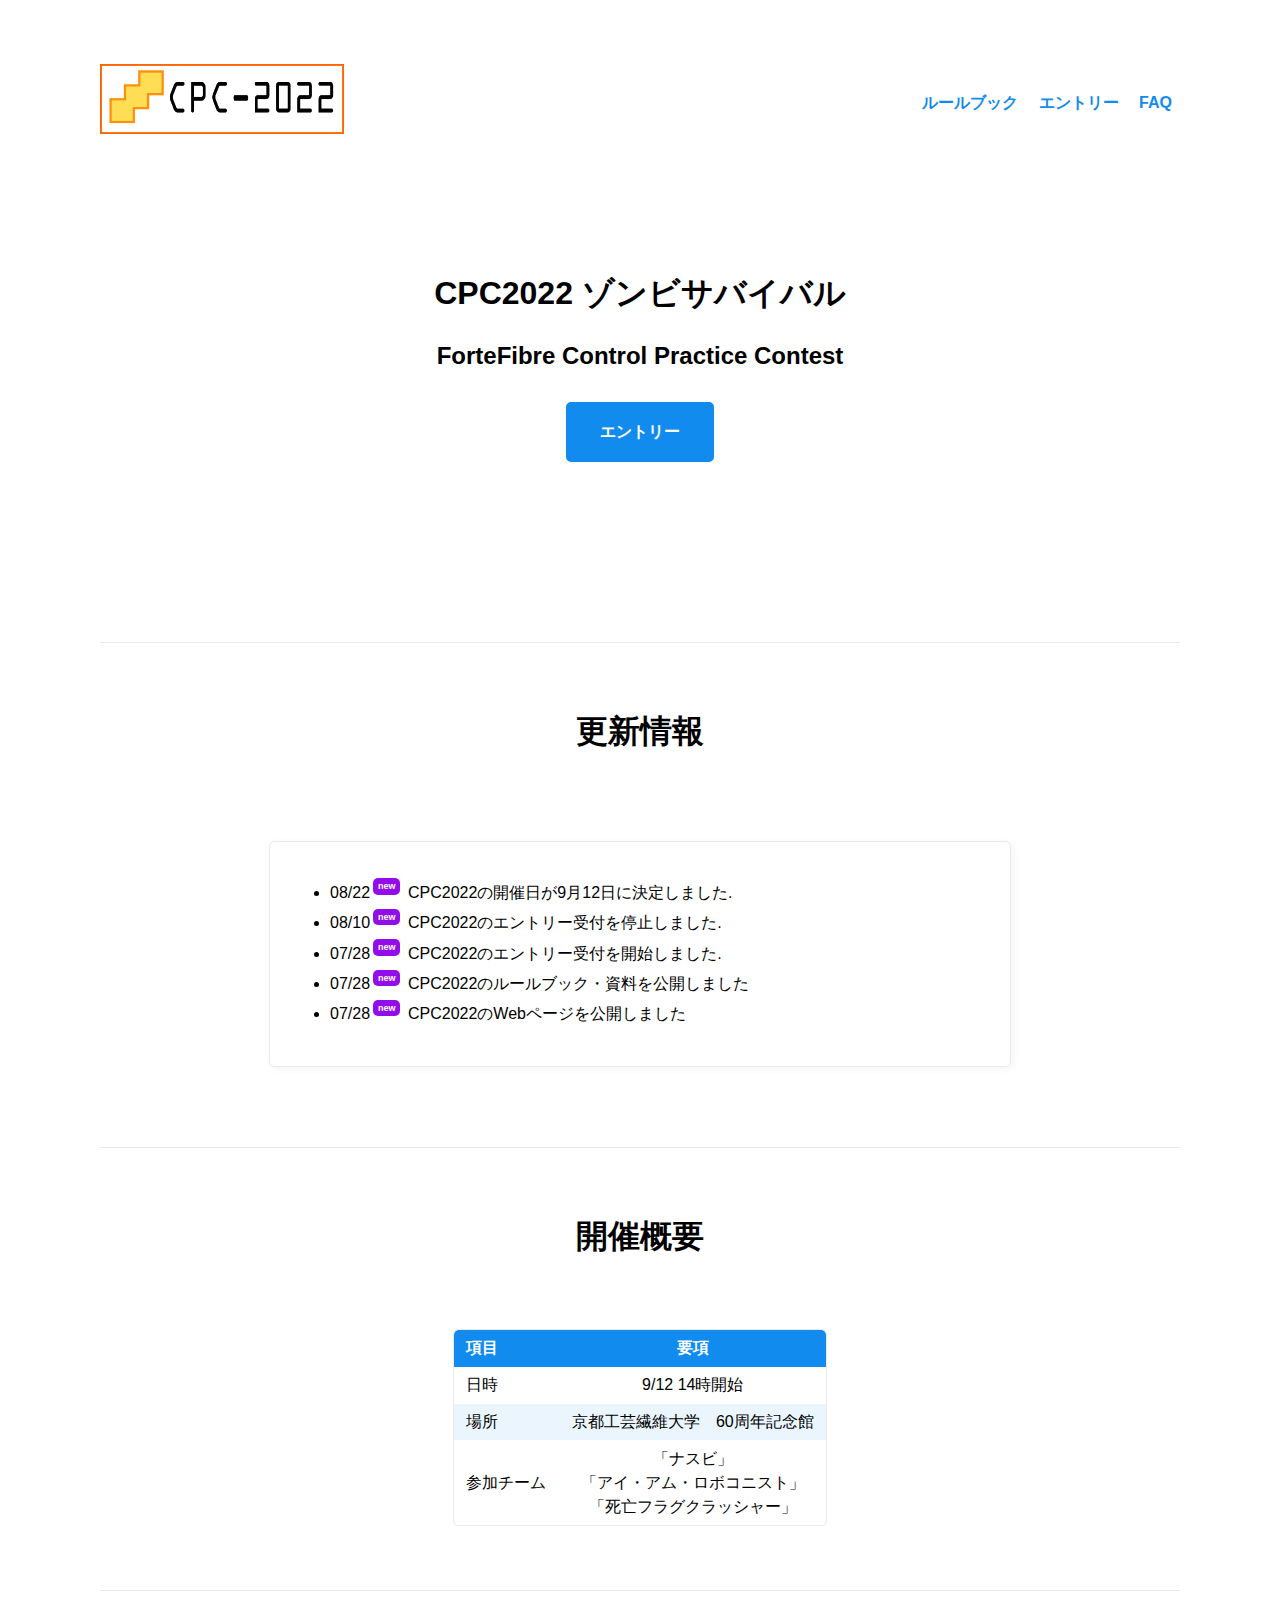
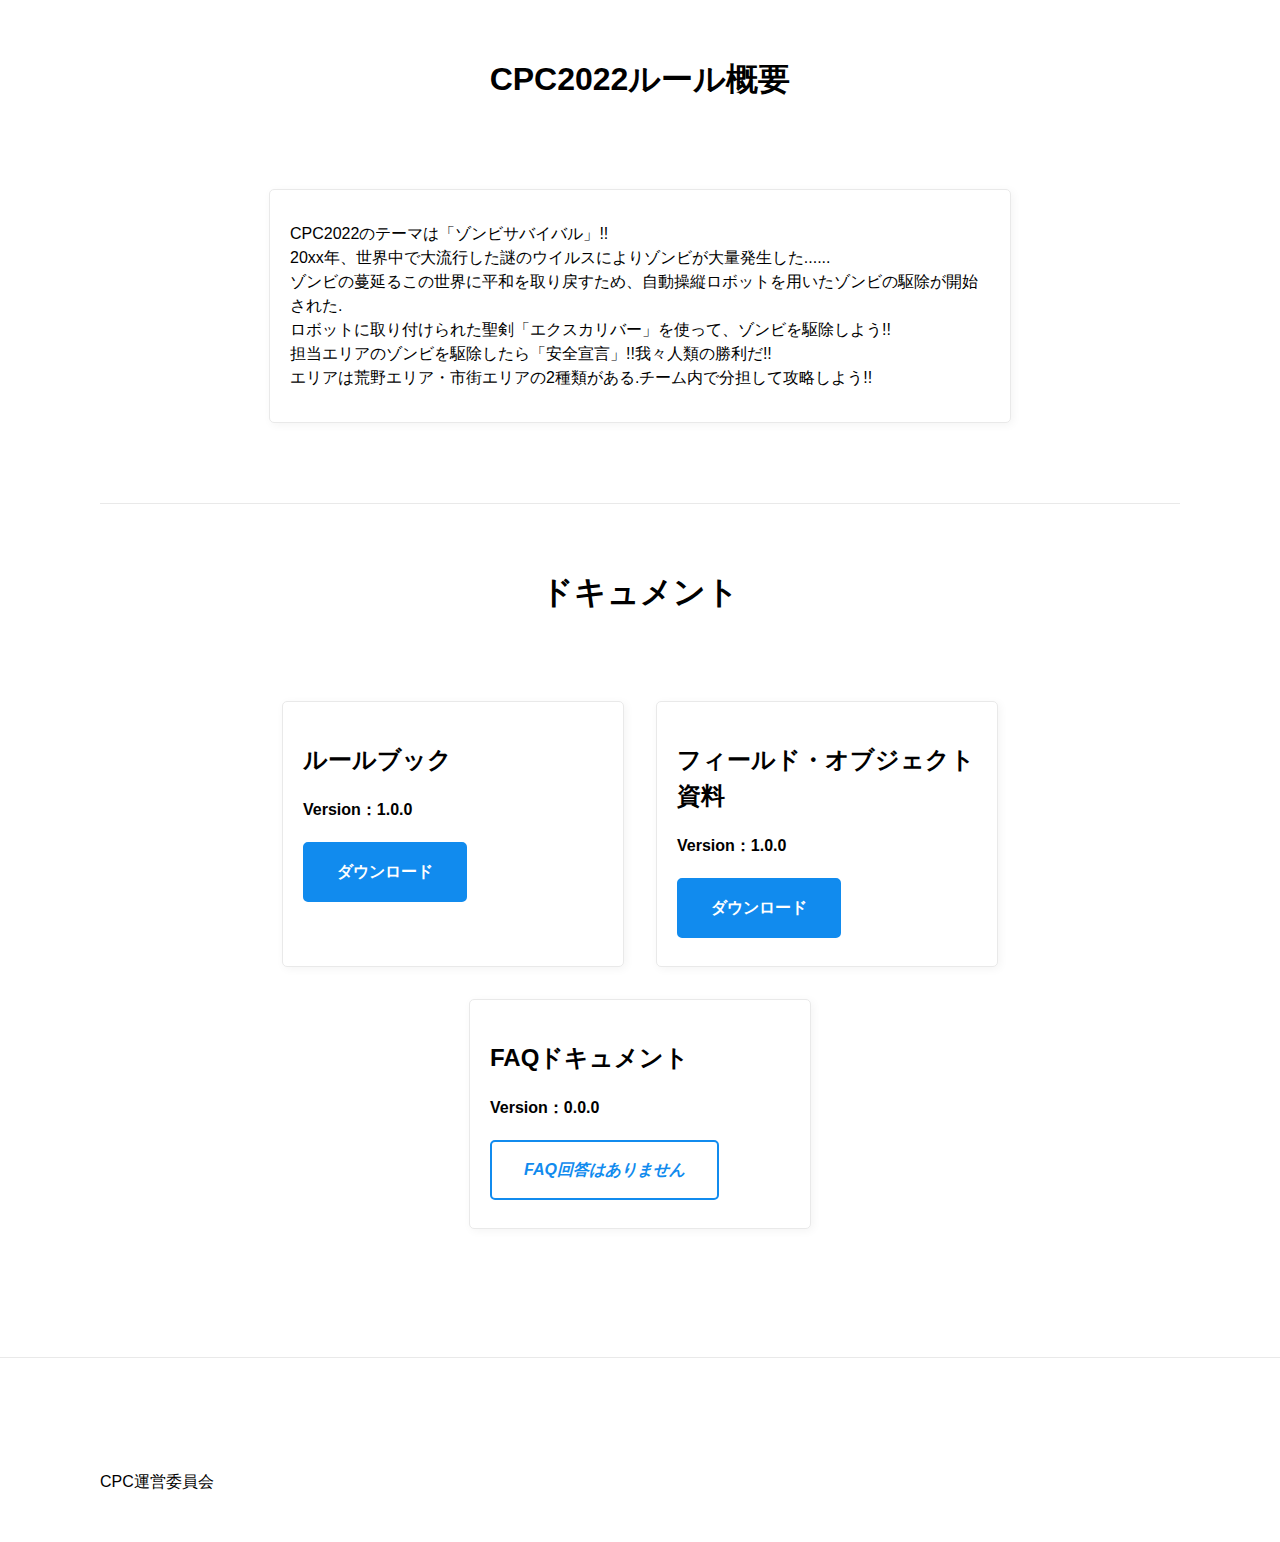
==== index.html @ dd76bbe4 "add: 大会情報の更新" ====
<!DOCTYPE html>
<html>

<head>
    <title>ゾンビサバイバル | CPC2022</title>
    <meta charset="utf-8">
    <link rel="stylesheet" href="./mvp.css">
    <!-- Google tag (gtag.js) -->
    <script async src="https://www.googletagmanager.com/gtag/js?id=G-6M3CSL4E71"></script>
    <script>
        window.dataLayer = window.dataLayer || [];
        function gtag() { dataLayer.push(arguments); }
        gtag('js', new Date());

        gtag('config', 'G-6M3CSL4E71');
    </script>
</head>

<body>

    <header>
        <nav>
            <a href="./index.html"><img alt="Logo" src="./logo.png" height="70"></a>
            <ul>
                <li><a href="./index.html">ルールブック</a></li>
                <li><a href="./entry.html">エントリー</a></li>
                <li><a href="./faq.html">FAQ</a></li>
            </ul>
        </nav>
        <h1>CPC2022 ゾンビサバイバル</h1>
        <h2>ForteFibre Control Practice Contest</h2>
        <p><a href="./entry.html"><b>エントリー</b></a></p>
    </header>
    <main>
        <hr>
        <header>
            <h1>更新情報</h1>
        </header>
        <section>
            <aside>
                <ul>
                    <li><span>08/22<sup>new</sup></sup></span> CPC2022の開催日が9月12日に決定しました.</li>
                    <li><span>08/10<sup>new</sup></sup></span> CPC2022のエントリー受付を停止しました.</li>
                    <li><span>07/28<sup>new</sup></sup></span> CPC2022のエントリー受付を開始しました.</li>
                    <li><span>07/28<sup>new</sup></span> CPC2022のルールブック・資料を公開しました</li>
                    <li><span>07/28<sup>new</sup></span> CPC2022のWebページを公開しました</li>
                </ul>
        </section>
        </aside>
        </section>
        <hr>

        <header>
            <h1>開催概要</h1>
        </header>
        <section>
            <table>
                <thead>
                    <tr>
                        <th>項目</th>
                        <th>要項</th>
                    </tr>
                </thead>
                <tr>
                    <td>日時</td>
                    <td>9/12 14時開始</td>
                </tr>
                <tr>
                    <td>場所</td>
                    <td>京都工芸繊維大学　60周年記念館</td>
                </tr>
                <tr>
                    <td>参加チーム</td>
                    <td>「ナスビ」<br>「アイ・アム・ロボコニスト」<br>「死亡フラグクラッシャー」</td>
                </tr>
            </table>
        </section>
        <hr>
        <header>
            <h1>CPC2022ルール概要</h1>
        </header>
        <section>
            <aside>
                <p>
                    CPC2022のテーマは「ゾンビサバイバル」!!<br>
                    20xx年、世界中で大流行した謎のウイルスによりゾンビが大量発生した......<br>
                    ゾンビの蔓延るこの世界に平和を取り戻すため、自動操縦ロボットを用いたゾンビの駆除が開始された.<br>
                    ロボットに取り付けられた聖剣「エクスカリバー」を使って、ゾンビを駆除しよう!!<br>
                    担当エリアのゾンビを駆除したら「安全宣言」!!我々人類の勝利だ!!<br>
                    エリアは荒野エリア・市街エリアの2種類がある.チーム内で分担して攻略しよう!!
                </p>
            </aside>
        </section>
        <hr>
        <header>
            <h1>ドキュメント</h1>
        </header>
        <section>
            <aside class="aside">
                <h2>ルールブック</h2>
                <p><b>Version：1.0.0</b></p>
                <a href="./rule_1_0_0.pdf"><b>ダウンロード</b></a>
            </aside>
            <aside class="aside">
                <h2>フィールド・オブジェクト資料</h2>
                <p><b>Version：1.0.0</b></p>
                <a href="./object_1_0_0.pdf"><b>ダウンロード</b></a>
            </aside>
            <aside class="aside">
                <h2>FAQドキュメント</h2>
                <p><b>Version：0.0.0</b></p>
                <a href=""><i>FAQ回答はありません</i></a>
            </aside>
        </section>


    </main>
    <hr>
    <footer>
        CPC運営委員会
    </footer>
</body>

</html>
---- mvp.css ----
/* MVP.css v1.8 - https://github.com/andybrewer/mvp */

:root {
    --active-brightness: 0.85;
    --border-radius: 5px;
    --box-shadow: 2px 2px 10px;
    --color: #118bee;
    --color-accent: #118bee15;
    --color-bg: #fff;
    --color-bg-secondary: #e9e9e9;
    --color-link: #118bee;
    --color-secondary: #920de9;
    --color-secondary-accent: #920de90b;
    --color-shadow: #f4f4f4;
    --color-table: #118bee;
    --color-text: #000;
    --color-text-secondary: #999;
    --font-family: -apple-system, BlinkMacSystemFont, "Segoe UI", Roboto, Oxygen-Sans, Ubuntu, Cantarell, "Helvetica Neue", sans-serif;
    --hover-brightness: 1.2;
    --justify-important: center;
    --justify-normal: left;
    --line-height: 1.5;
    --width-card: 700px;
    --width-card-medium: 460px;
    --width-card-wide: 800px;
    --width-content: 1080px;
}

@media (prefers-color-scheme: dark) {
    :root {
        --color: #0097fc;
        --color-accent: #0097fc4f;
        --color-bg: #333;
        --color-bg-secondary: #555;
        --color-link: #0097fc;
        --color-secondary: #e20de9;
        --color-secondary-accent: #e20de94f;
        --color-shadow: #bbbbbb20;
        --color-table: #0097fc;
        --color-text: #f7f7f7;
        --color-text-secondary: #aaa;
    }
}

/* Layout */
article aside {
    background: var(--color-secondary-accent);
    border-left: 4px solid var(--color-secondary);
    padding: 0.01rem 0.8rem;
}

body {
    background: var(--color-bg);
    color: var(--color-text);
    font-family: var(--font-family);
    line-height: var(--line-height);
    margin: 0;
    overflow-x: hidden;
    padding: 0;
}

footer,
header,
main {
    margin: 0 auto;
    max-width: var(--width-content);
    padding: 3rem 1rem;
}

hr {
    background-color: var(--color-bg-secondary);
    border: none;
    height: 1px;
    margin: 4rem 0;
    width: 100%;
}

section {
    display: flex;
    flex-wrap: wrap;
    justify-content: var(--justify-important);
}

section img,
article img {
    max-width: 100%;
}

section pre {
    overflow: auto;
}

section aside {
    border: 1px solid var(--color-bg-secondary);
    border-radius: var(--border-radius);
    box-shadow: var(--box-shadow) var(--color-shadow);
    margin: 1rem;
    padding: 1.25rem;
    width: var(--width-card);
}

section .aside {
    border: 1px solid var(--color-bg-secondary);
    border-radius: var(--border-radius);
    box-shadow: var(--box-shadow) var(--color-shadow);
    margin: 1rem;
    padding: 1.25rem;
    width: 300px;
}

section aside:hover {
    box-shadow: var(--box-shadow) var(--color-bg-secondary);
}

[hidden] {
    display: none;
}

/* Headers */
article header,
div header,
main header {
    padding-top: 0;
}

header {
    text-align: var(--justify-important);
}

header a b,
header a em,
header a i,
header a strong {
    margin-left: 0.5rem;
    margin-right: 0.5rem;
}

header nav img {
    margin: 1rem 0;
}

section header {
    padding-top: 0;
    width: 100%;
}

/* Nav */
nav {
    align-items: center;
    display: flex;
    font-weight: bold;
    justify-content: space-between;
    margin-bottom: 7rem;
}

nav ul {
    list-style: none;
    padding: 0;
}

nav ul li {
    display: inline-block;
    margin: 0 0.5rem;
    position: relative;
    text-align: left;
}

/* Nav Dropdown */
nav ul li:hover ul {
    display: block;
}

nav ul li ul {
    background: var(--color-bg);
    border: 1px solid var(--color-bg-secondary);
    border-radius: var(--border-radius);
    box-shadow: var(--box-shadow) var(--color-shadow);
    display: none;
    height: auto;
    left: -2px;
    padding: .5rem 1rem;
    position: absolute;
    top: 1.7rem;
    white-space: nowrap;
    width: auto;
    z-index: 1;
}

nav ul li ul::before {
    /* fill gap above to make mousing over them easier */
    content: "";
    position: absolute;
    left: 0;
    right: 0;
    top: -0.5rem;
    height: 0.5rem;
}

nav ul li ul li,
nav ul li ul li a {
    display: block;
}

/* Typography */
code,
samp {
    background-color: var(--color-accent);
    border-radius: var(--border-radius);
    color: var(--color-text);
    display: inline-block;
    margin: 0 0.1rem;
    padding: 0 0.5rem;
}

details {
    margin: 1.3rem 0;
}

details summary {
    font-weight: bold;
    cursor: pointer;
}

h1,
h2,
h3,
h4,
h5,
h6 {
    line-height: var(--line-height);
}

mark {
    padding: 0.1rem;
}

ol li,
ul li {
    padding: 0.2rem 0;
}

p {
    margin: 0.75rem 0;
    padding: 0;
    width: 100%;
}

pre {
    margin: 1rem 0;
    max-width: var(--width-card-wide);
    padding: 1rem 0;
}

pre code,
pre samp {
    display: block;
    max-width: var(--width-card-wide);
    padding: 0.5rem 2rem;
    white-space: pre-wrap;
}

small {
    color: var(--color-text-secondary);
}

sup {
    background-color: var(--color-secondary);
    border-radius: var(--border-radius);
    color: var(--color-bg);
    font-size: xx-small;
    font-weight: bold;
    margin: 0.2rem;
    padding: 0.2rem 0.3rem;
    position: relative;
    top: -2px;
}

/* Links */
a {
    color: var(--color-link);
    display: inline-block;
    font-weight: bold;
    text-decoration: none;
}

a:active {
    filter: brightness(var(--active-brightness));
    text-decoration: underline;
}

a:hover {
    filter: brightness(var(--hover-brightness));
    text-decoration: underline;
}

a b,
a em,
a i,
a strong,
button {
    border-radius: var(--border-radius);
    display: inline-block;
    font-size: medium;
    font-weight: bold;
    line-height: var(--line-height);
    margin: 0.5rem 0;
    padding: 1rem 2rem;
}

button {
    font-family: var(--font-family);
}

button:active {
    filter: brightness(var(--active-brightness));
}

button:hover {
    cursor: pointer;
    filter: brightness(var(--hover-brightness));
}

a b,
a strong,
button {
    background-color: var(--color-link);
    border: 2px solid var(--color-link);
    color: var(--color-bg);
}

a em,
a i {
    border: 2px solid var(--color-link);
    border-radius: var(--border-radius);
    color: var(--color-link);
    display: inline-block;
    padding: 1rem 2rem;
}

article aside a {
    color: var(--color-secondary);
}

/* Images */
figure {
    margin: 0;
    padding: 0;
}

figure img {
    max-width: 100%;
}

figure figcaption {
    color: var(--color-text-secondary);
}

/* Forms */

button:disabled,
input:disabled {
    background: var(--color-bg-secondary);
    border-color: var(--color-bg-secondary);
    color: var(--color-text-secondary);
    cursor: not-allowed;
}

button[disabled]:hover {
    filter: none;
}

form {
    border: 1px solid var(--color-bg-secondary);
    border-radius: var(--border-radius);
    box-shadow: var(--box-shadow) var(--color-shadow);
    display: block;
    max-width: var(--width-card-wide);
    min-width: var(--width-card);
    padding: 1.5rem;
    text-align: var(--justify-normal);
}

form header {
    margin: 1.5rem 0;
    padding: 1.5rem 0;
}

input,
label,
select,
textarea {
    display: block;
    font-size: inherit;
    max-width: var(--width-card-wide);
}

input[type="checkbox"],
input[type="radio"] {
    display: inline-block;
}

input[type="checkbox"]+label,
input[type="radio"]+label {
    display: inline-block;
    font-weight: normal;
    position: relative;
    top: 1px;
}

input,
select,
textarea {
    border: 1px solid var(--color-bg-secondary);
    border-radius: var(--border-radius);
    margin-bottom: 1rem;
    padding: 0.4rem 0.8rem;
}

input[readonly],
textarea[readonly] {
    background-color: var(--color-bg-secondary);
}

label {
    font-weight: bold;
    margin-bottom: 0.2rem;
}

/* Tables */
table {
    border: 1px solid var(--color-bg-secondary);
    border-radius: var(--border-radius);
    border-spacing: 0;
    display: inline-block;
    max-width: 100%;
    overflow-x: auto;
    padding: 0;
    white-space: nowrap;
}

table td,
table th,
table tr {
    padding: 0.4rem 0.8rem;
    text-align: var(--justify-important);
}

table thead {
    background-color: var(--color-table);
    border-collapse: collapse;
    border-radius: var(--border-radius);
    color: var(--color-bg);
    margin: 0;
    padding: 0;
}

table thead th:first-child {
    border-top-left-radius: var(--border-radius);
}

table thead th:last-child {
    border-top-right-radius: var(--border-radius);
}

table thead th:first-child,
table tr td:first-child {
    text-align: var(--justify-normal);
}

table tr:nth-child(even) {
    background-color: var(--color-accent);
}

/* Quotes */
blockquote {
    display: block;
    font-size: x-large;
    line-height: var(--line-height);
    margin: 1rem auto;
    max-width: var(--width-card-medium);
    padding: 1.5rem 1rem;
    text-align: var(--justify-important);
}

blockquote footer {
    color: var(--color-text-secondary);
    display: block;
    font-size: small;
    line-height: var(--line-height);
    padding: 1.5rem 0;
}
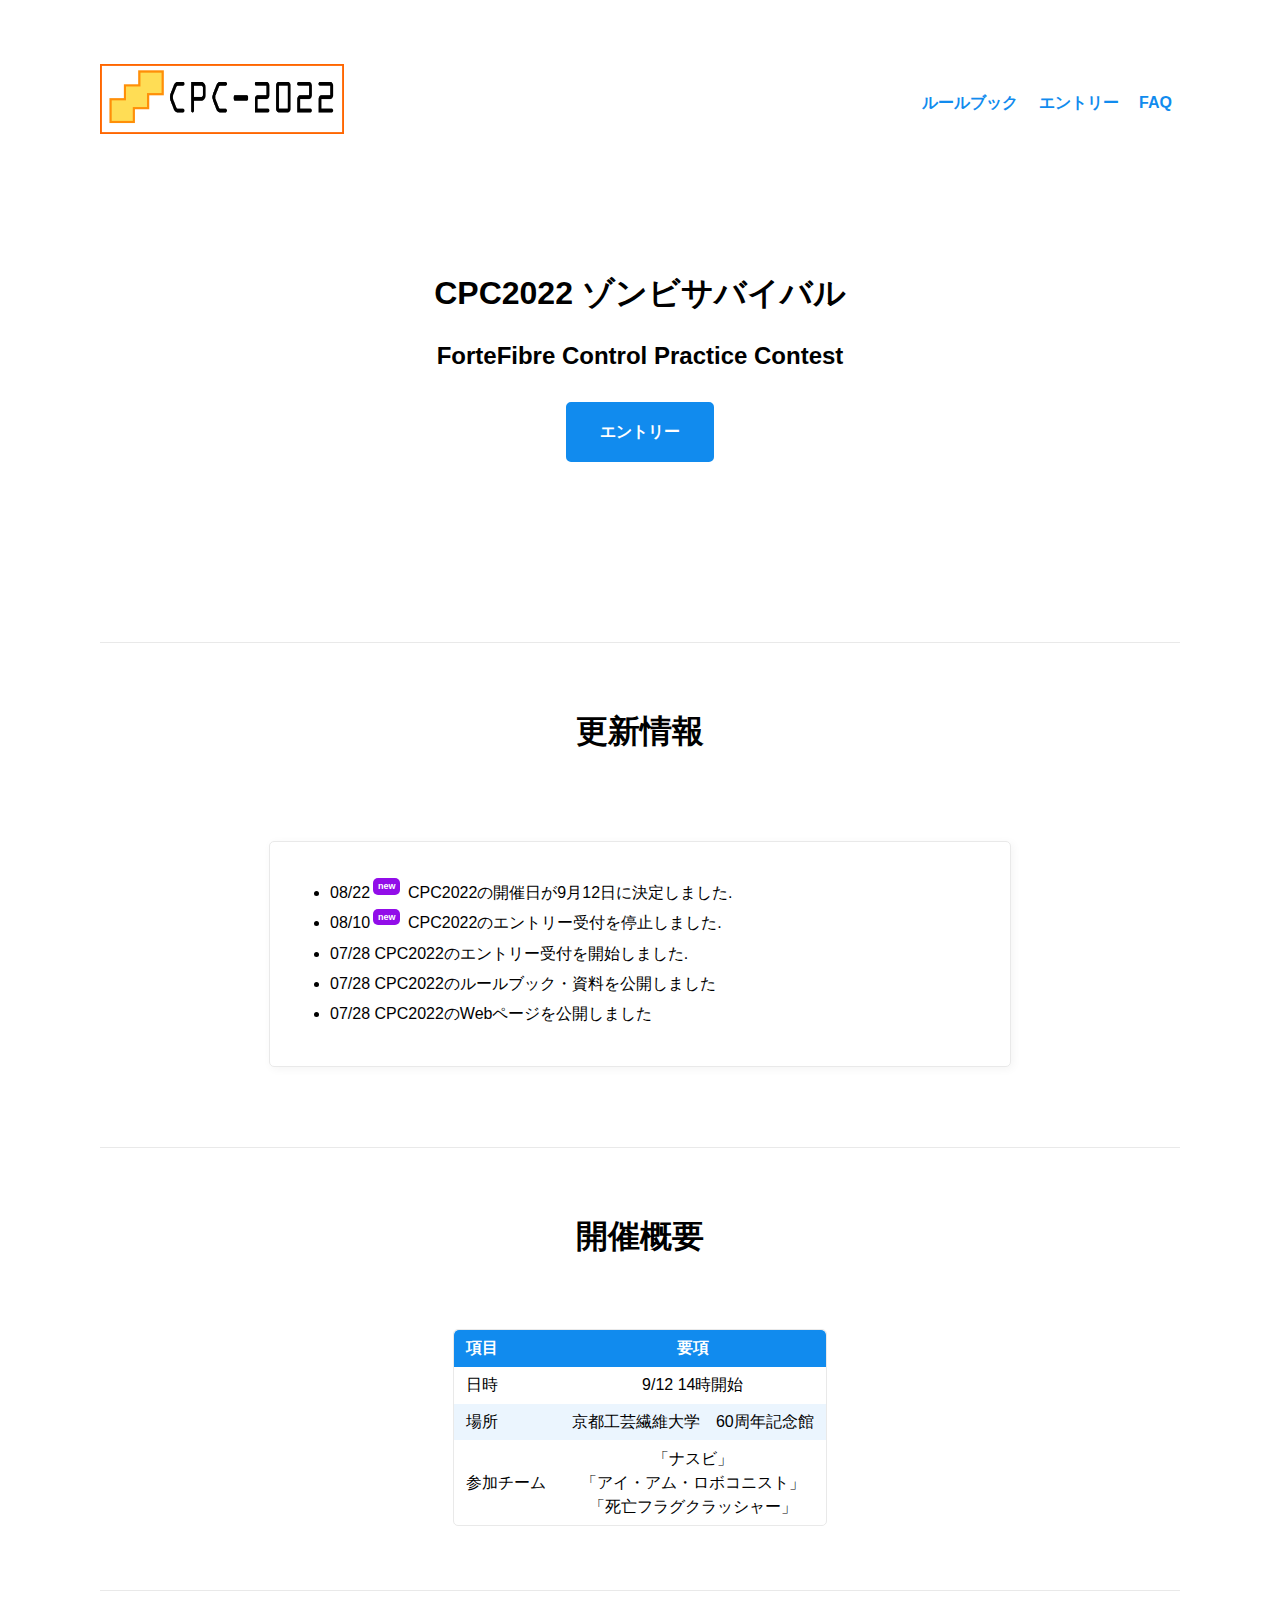
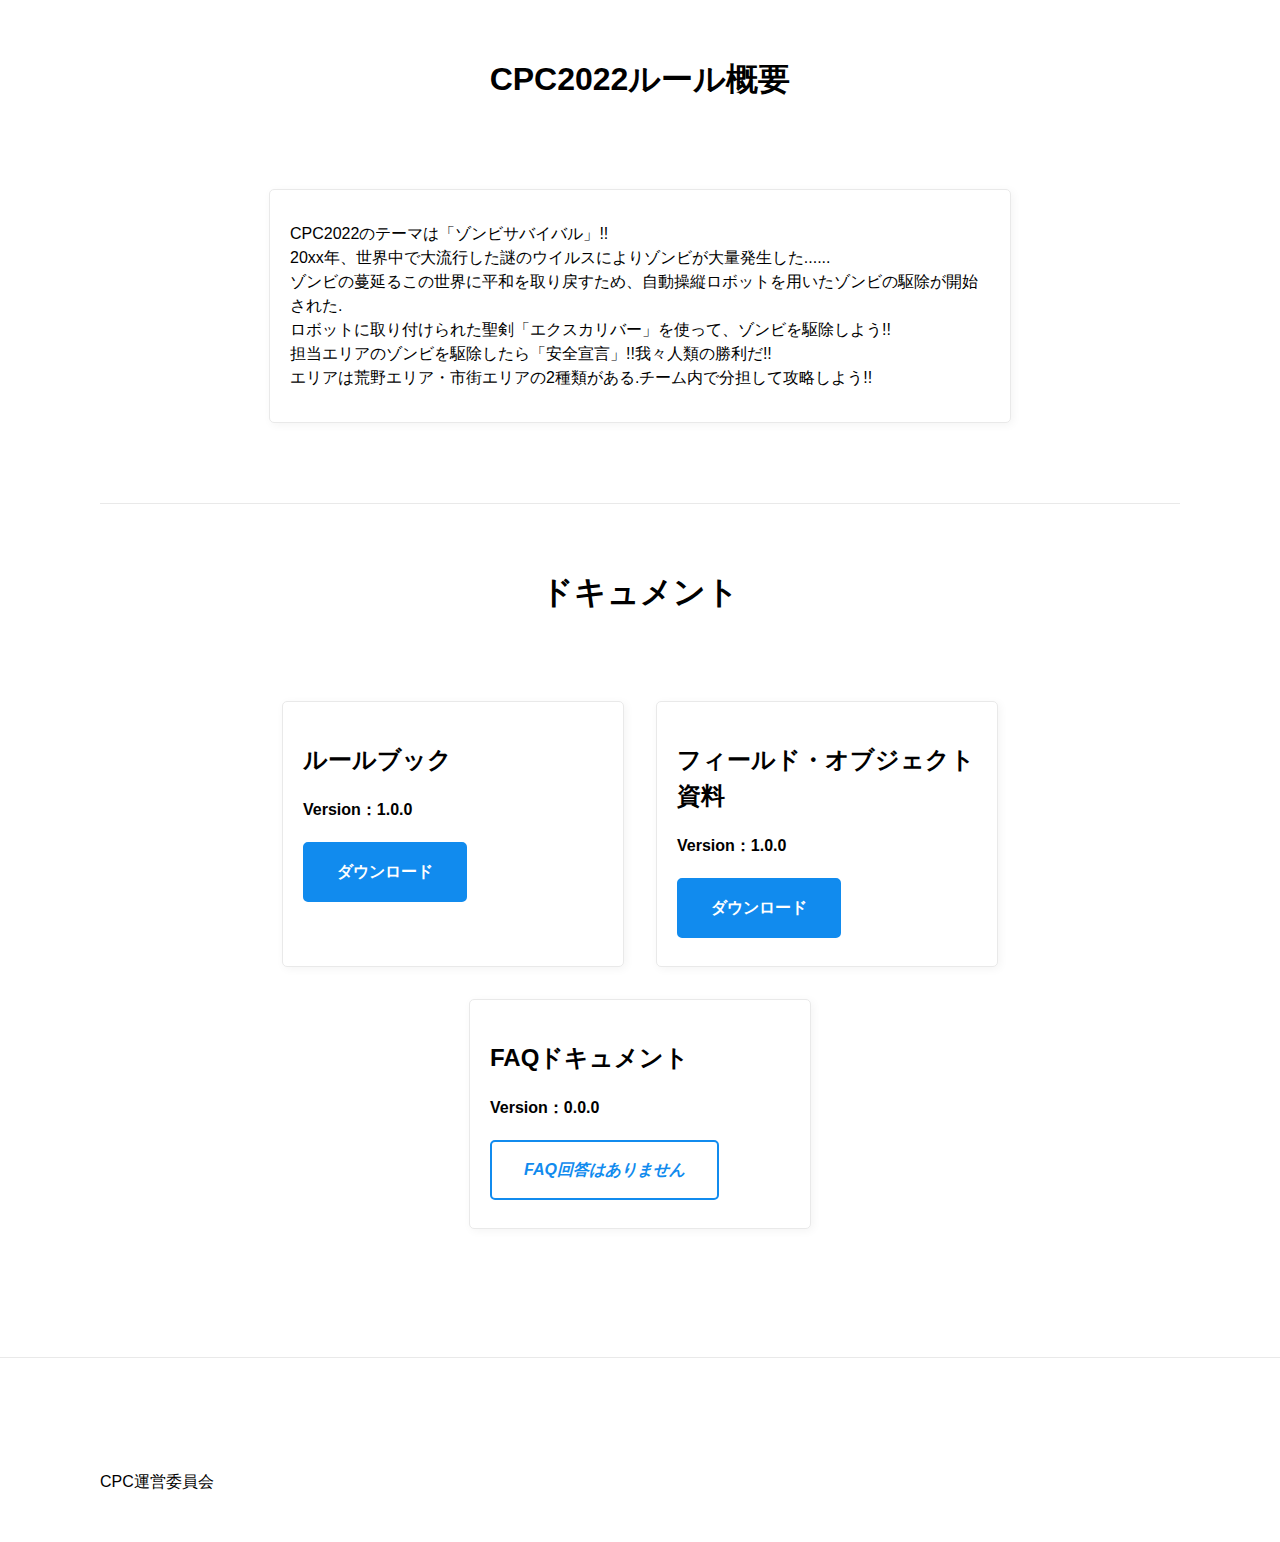
==== commit fc8ca71f: "通知表示の更新" ====
--- a/index.html
+++ b/index.html
@@ -39,11 +39,11 @@
         <section>
             <aside>
                 <ul>
-                    <li><span>08/22<sup>new</sup></sup></span> CPC2022の開催日が9月12日に決定しました.</li>
-                    <li><span>08/10<sup>new</sup></sup></span> CPC2022のエントリー受付を停止しました.</li>
-                    <li><span>07/28<sup>new</sup></sup></span> CPC2022のエントリー受付を開始しました.</li>
-                    <li><span>07/28<sup>new</sup></span> CPC2022のルールブック・資料を公開しました</li>
-                    <li><span>07/28<sup>new</sup></span> CPC2022のWebページを公開しました</li>
+                    <li><span>08/22<sup>new</sup></span> CPC2022の開催日が9月12日に決定しました.</li>
+                    <li><span>08/10<sup>new</sup></span> CPC2022のエントリー受付を停止しました.</li>
+                    <li><span>07/28</span> CPC2022のエントリー受付を開始しました.</li>
+                    <li><span>07/28</span> CPC2022のルールブック・資料を公開しました</li>
+                    <li><span>07/28</span> CPC2022のWebページを公開しました</li>
                 </ul>
         </section>
         </aside>
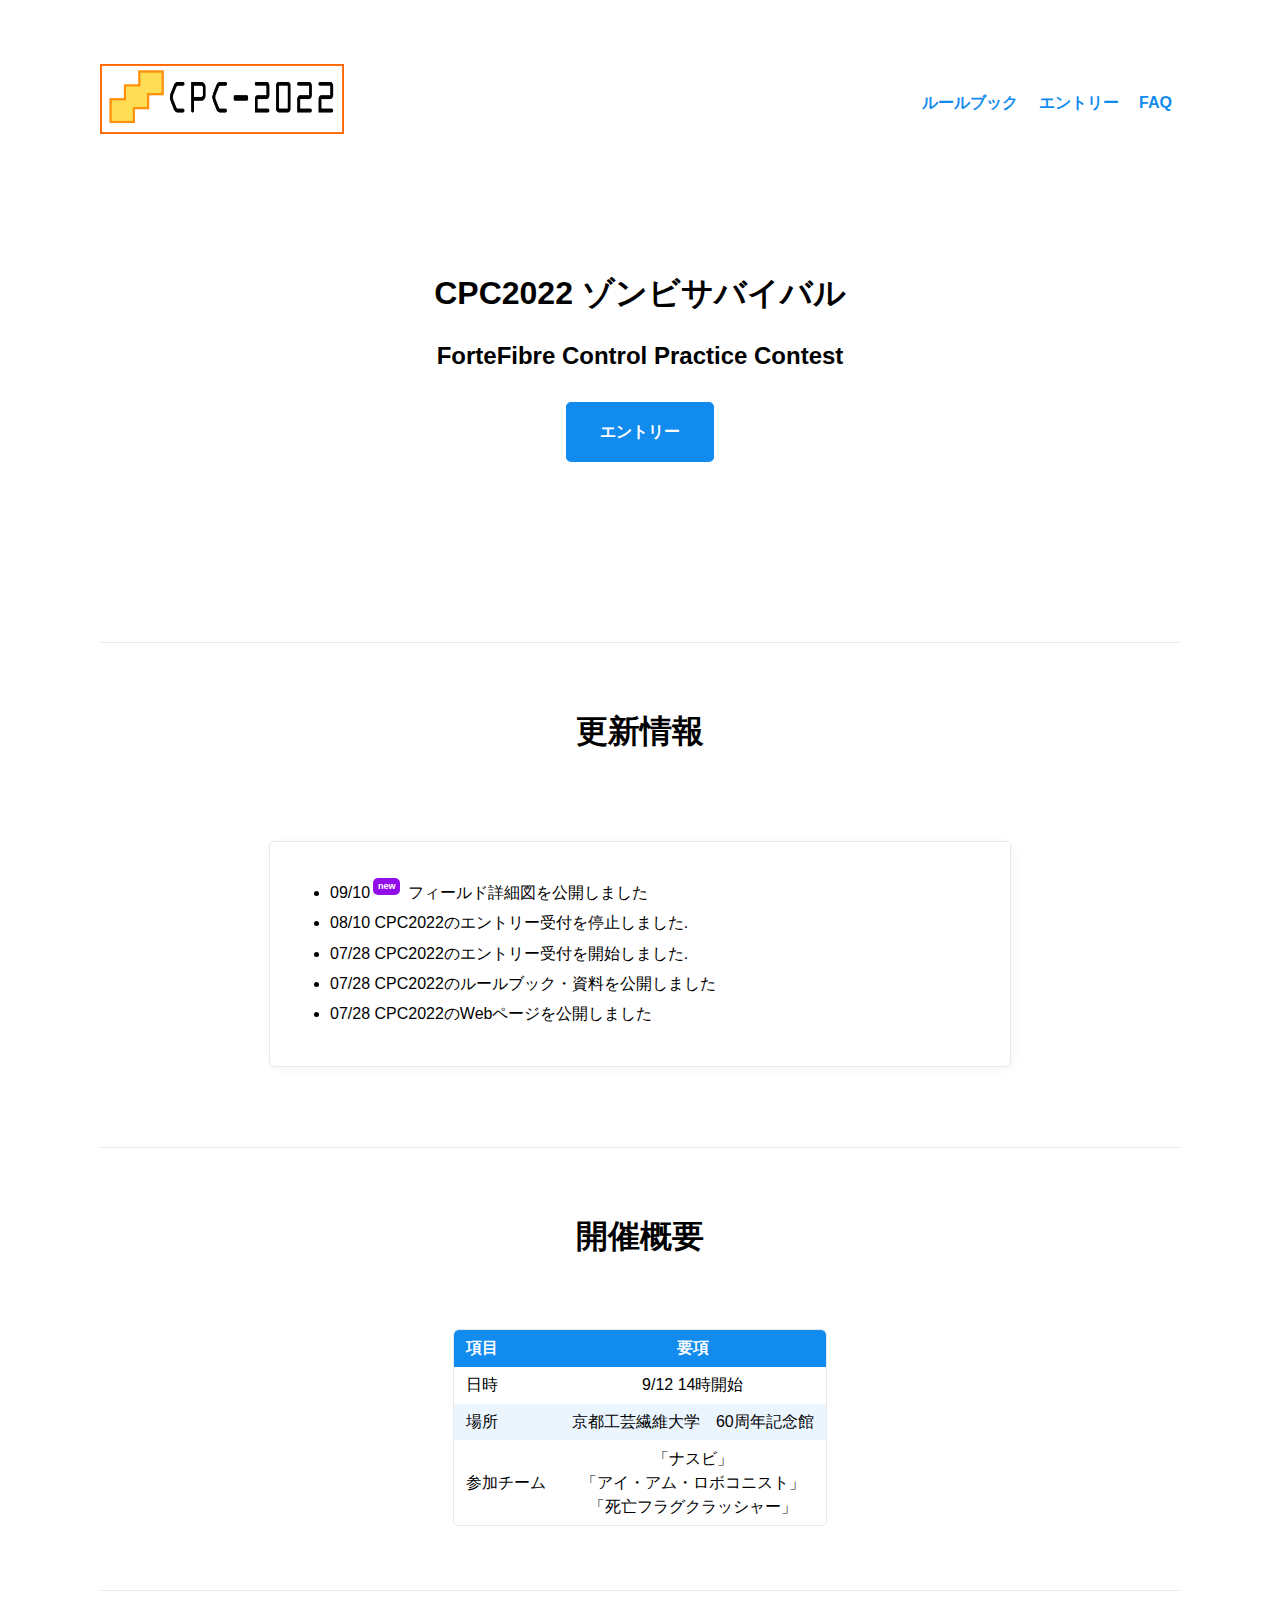
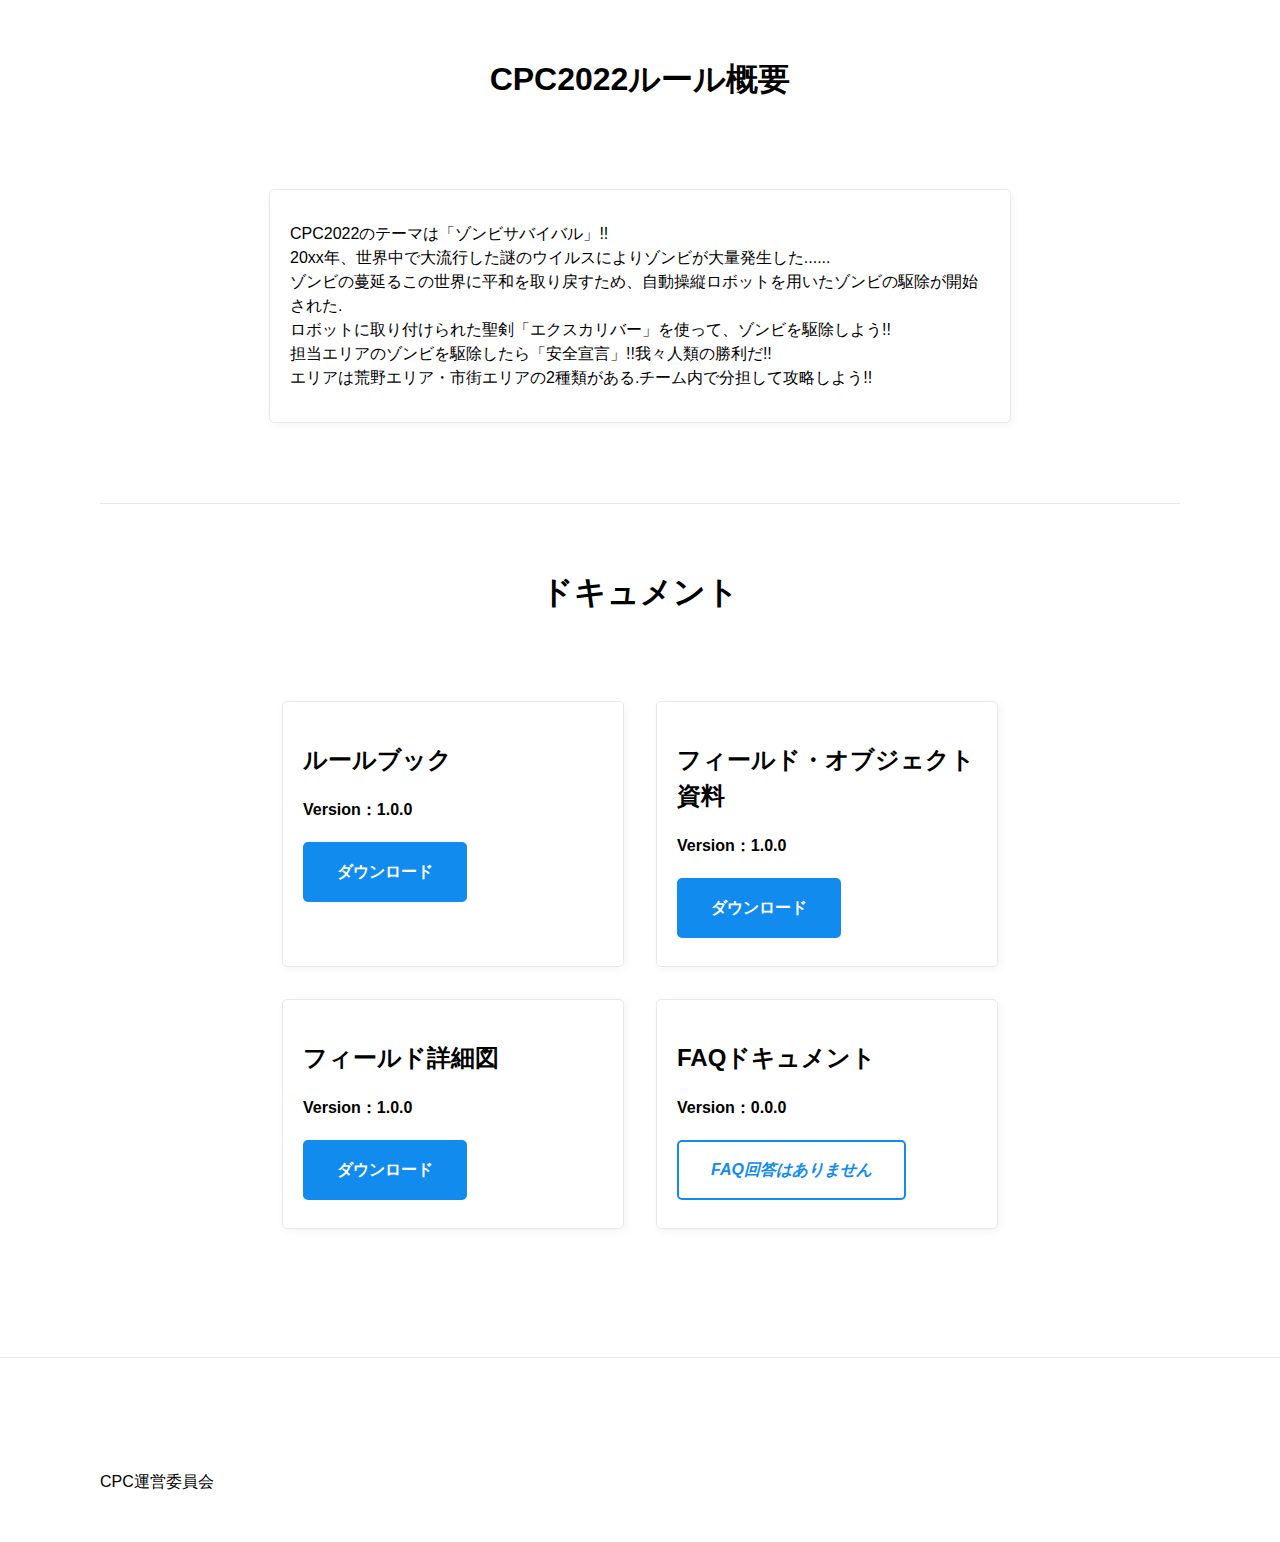
==== commit ba642c23: "ルールブックの更新" ====
--- a/index.html
+++ b/index.html
@@ -39,8 +39,8 @@
         <section>
             <aside>
                 <ul>
-                    <li><span>08/22<sup>new</sup></span> CPC2022の開催日が9月12日に決定しました.</li>
-                    <li><span>08/10<sup>new</sup></span> CPC2022のエントリー受付を停止しました.</li>
+                    <li><span>09/10<sup>new</sup></span> フィールド詳細図を公開しました</li>
+                    <li><span>08/10</span> CPC2022のエントリー受付を停止しました.</li>
                     <li><span>07/28</span> CPC2022のエントリー受付を開始しました.</li>
                     <li><span>07/28</span> CPC2022のルールブック・資料を公開しました</li>
                     <li><span>07/28</span> CPC2022のWebページを公開しました</li>
@@ -107,6 +107,11 @@
                 <a href="./object_1_0_0.pdf"><b>ダウンロード</b></a>
             </aside>
             <aside class="aside">
+                <h2>フィールド詳細図</h2>
+                <p><b>Version：1.0.0</b></p>
+                <a href="./Fields.pdf"><b>ダウンロード</b></a>
+            </aside>
+            <aside class="aside">
                 <h2>FAQドキュメント</h2>
                 <p><b>Version：0.0.0</b></p>
                 <a href=""><i>FAQ回答はありません</i></a>
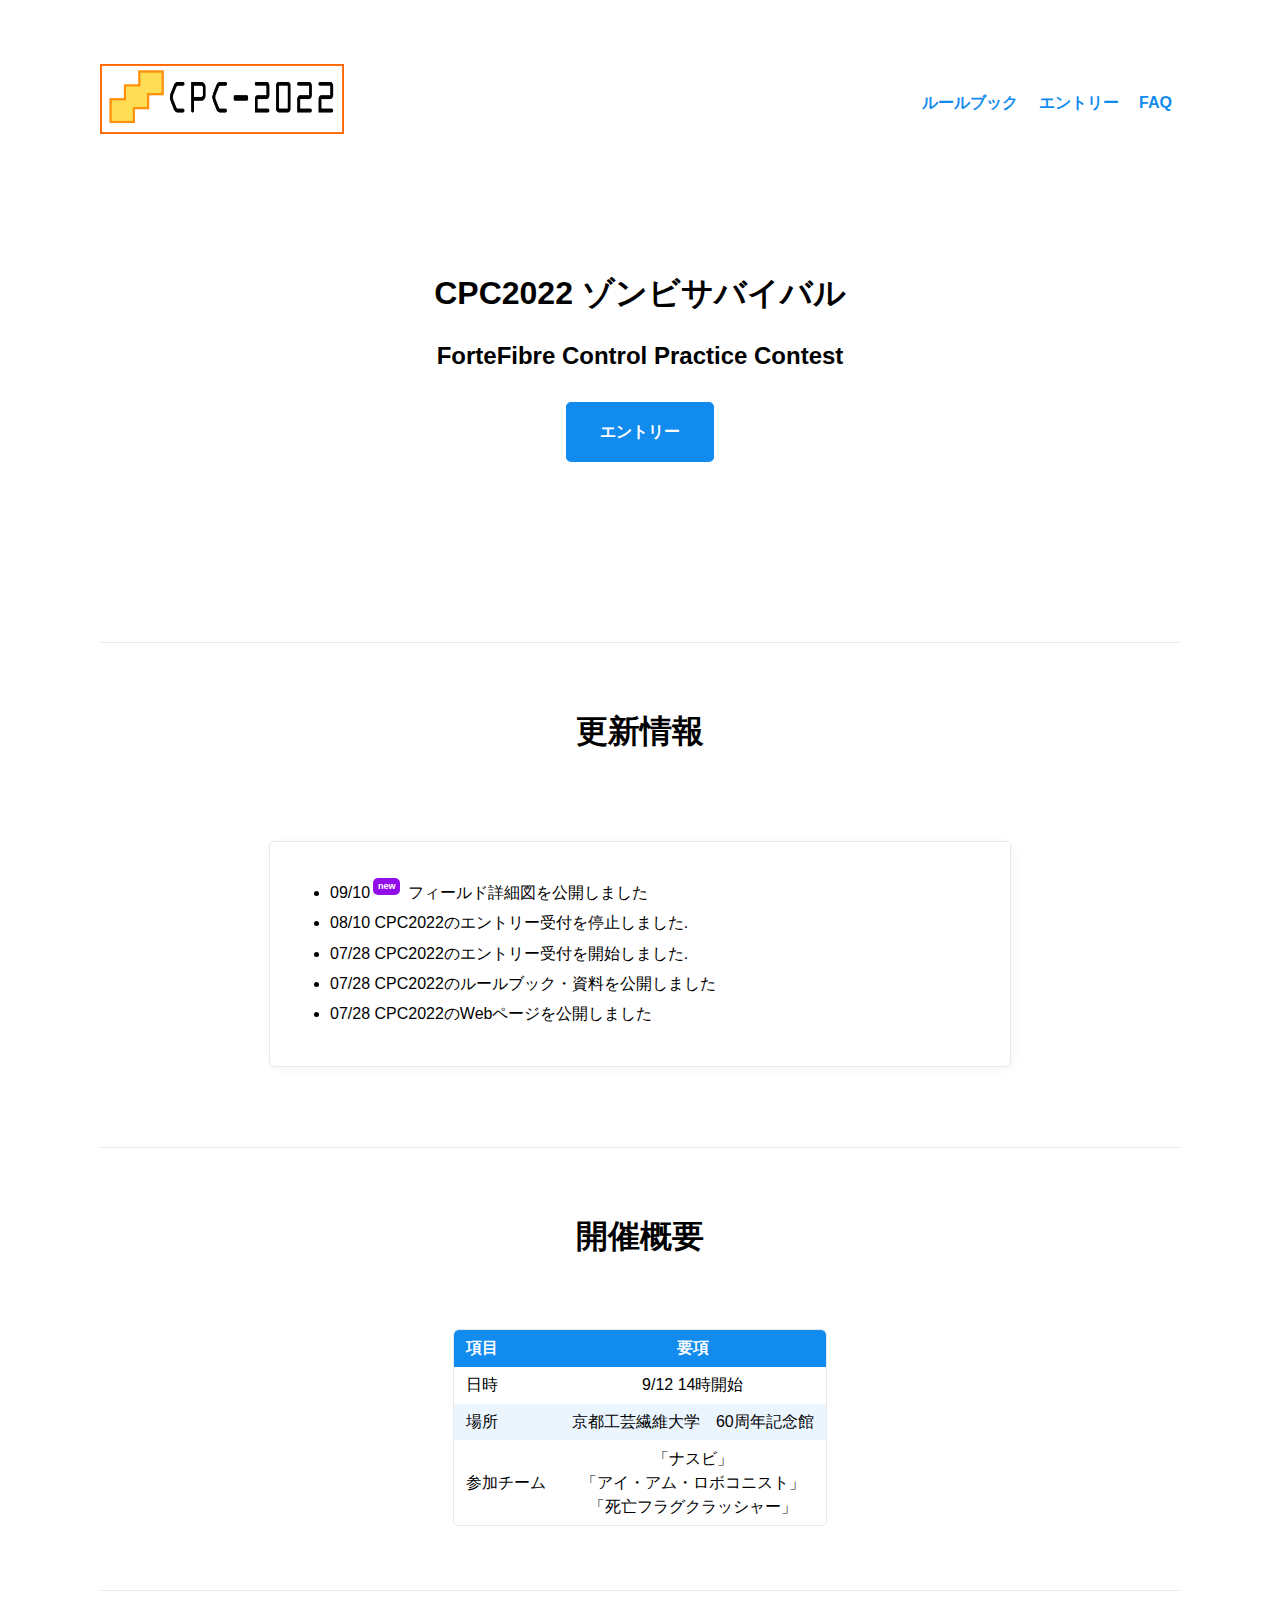
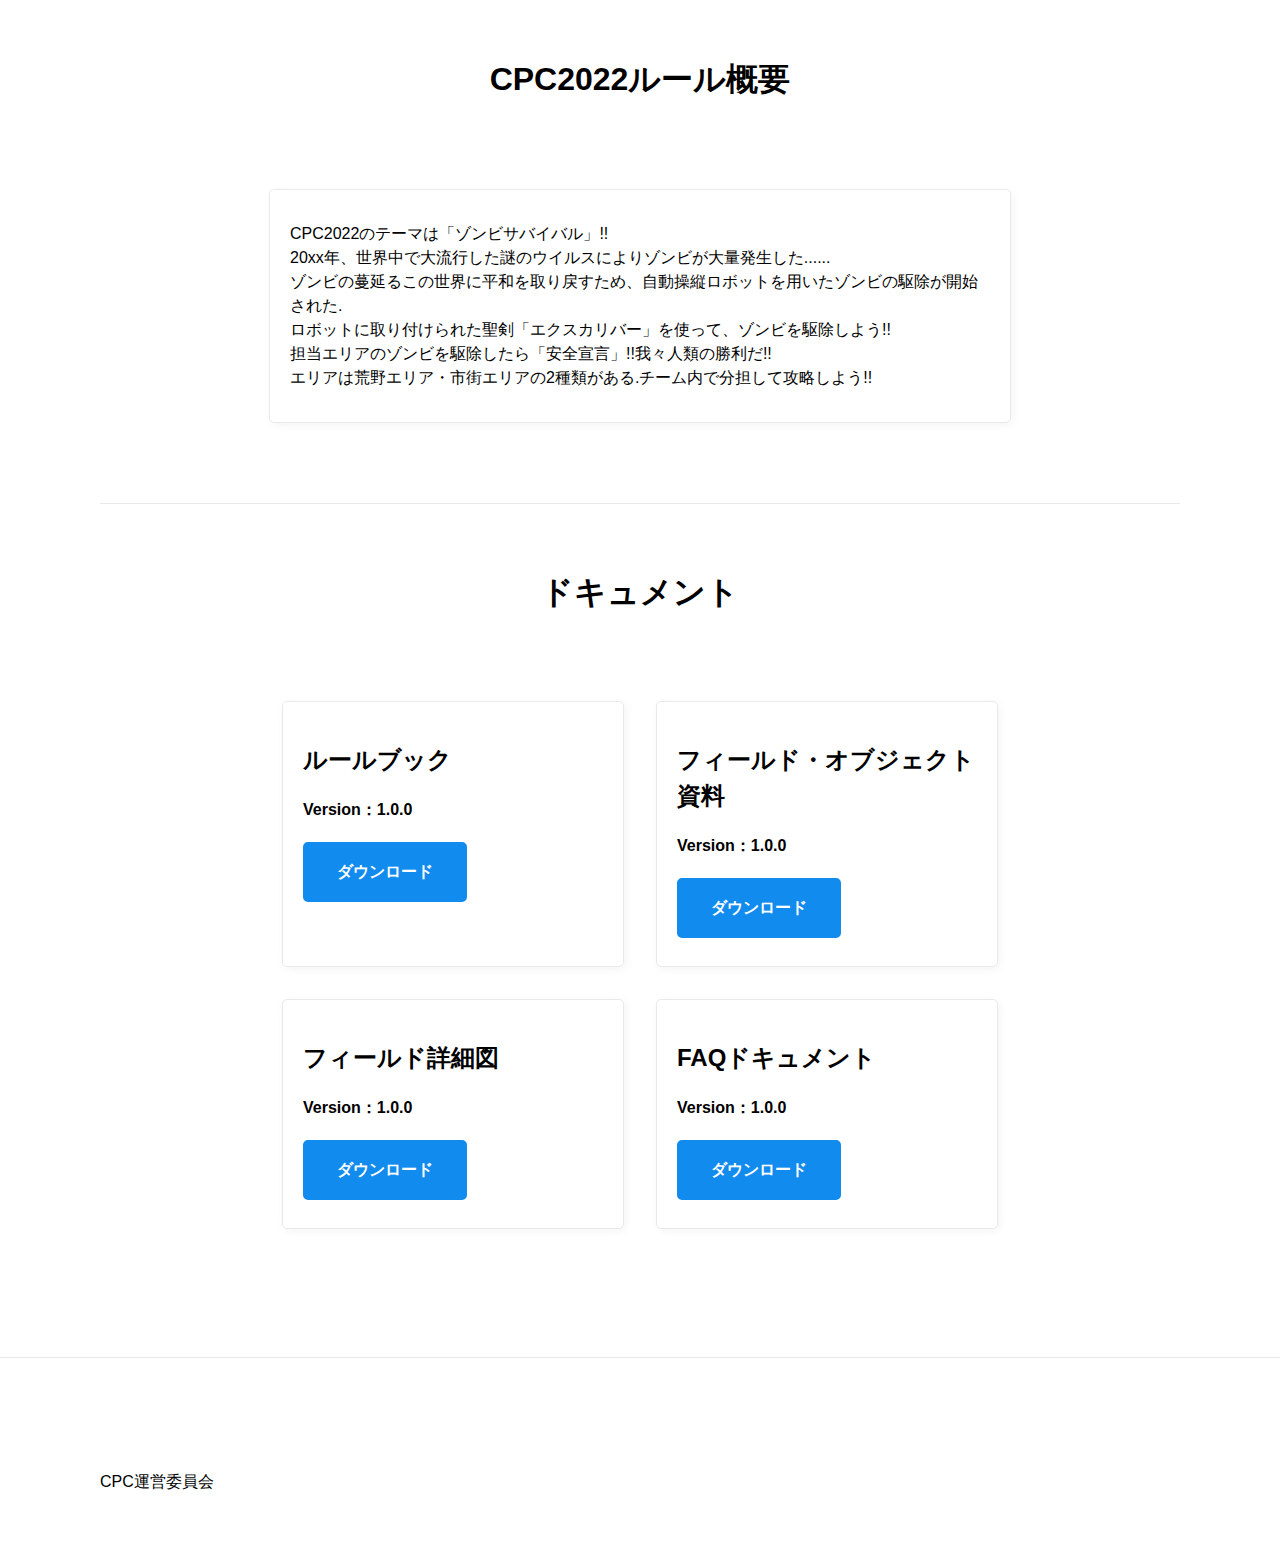
==== commit cd1fedf6: "add FAQ1作成" ====
--- a/index.html
+++ b/index.html
@@ -113,8 +113,8 @@
             </aside>
             <aside class="aside">
                 <h2>FAQドキュメント</h2>
-                <p><b>Version：0.0.0</b></p>
-                <a href=""><i>FAQ回答はありません</i></a>
+                <p><b>Version：1.0.0</b></p>
+                <a href="./CPC2022FAQ第1弾.pdf"><b>ダウンロード</b></a>
             </aside>
         </section>
 
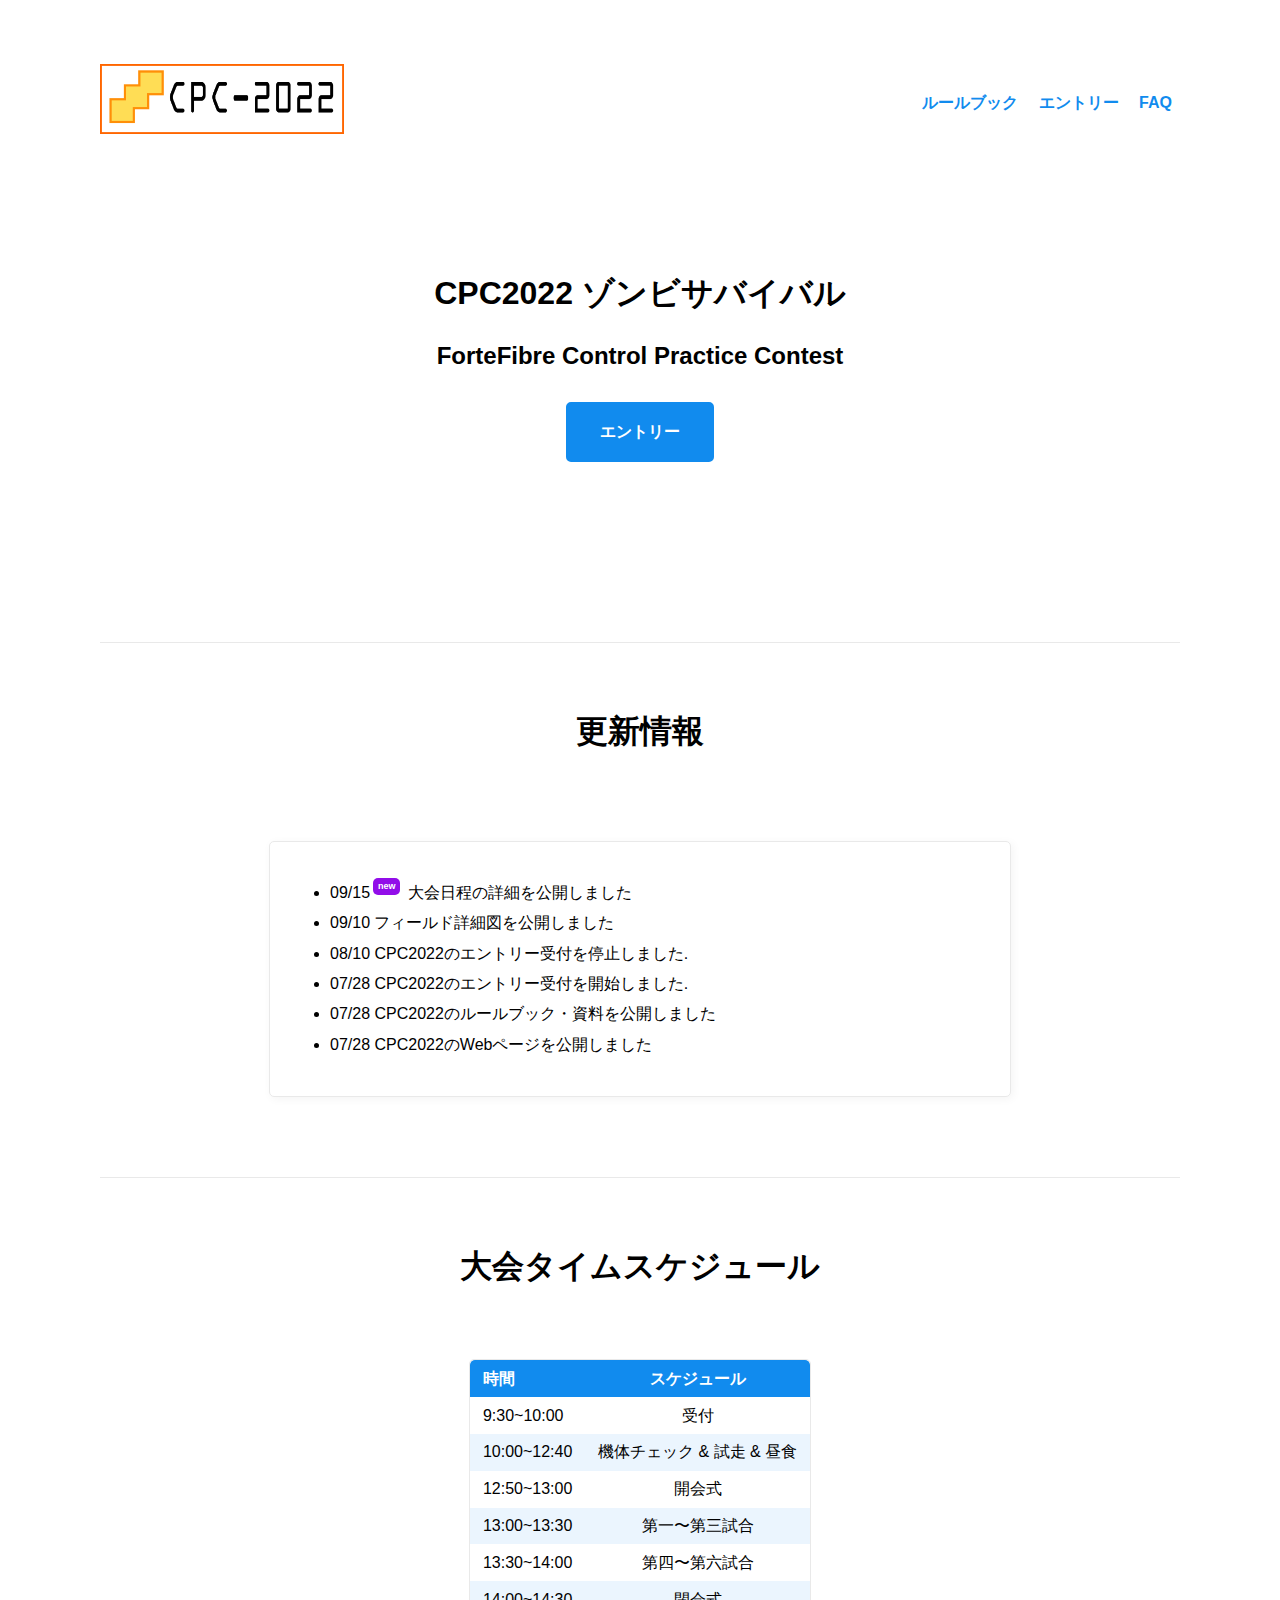
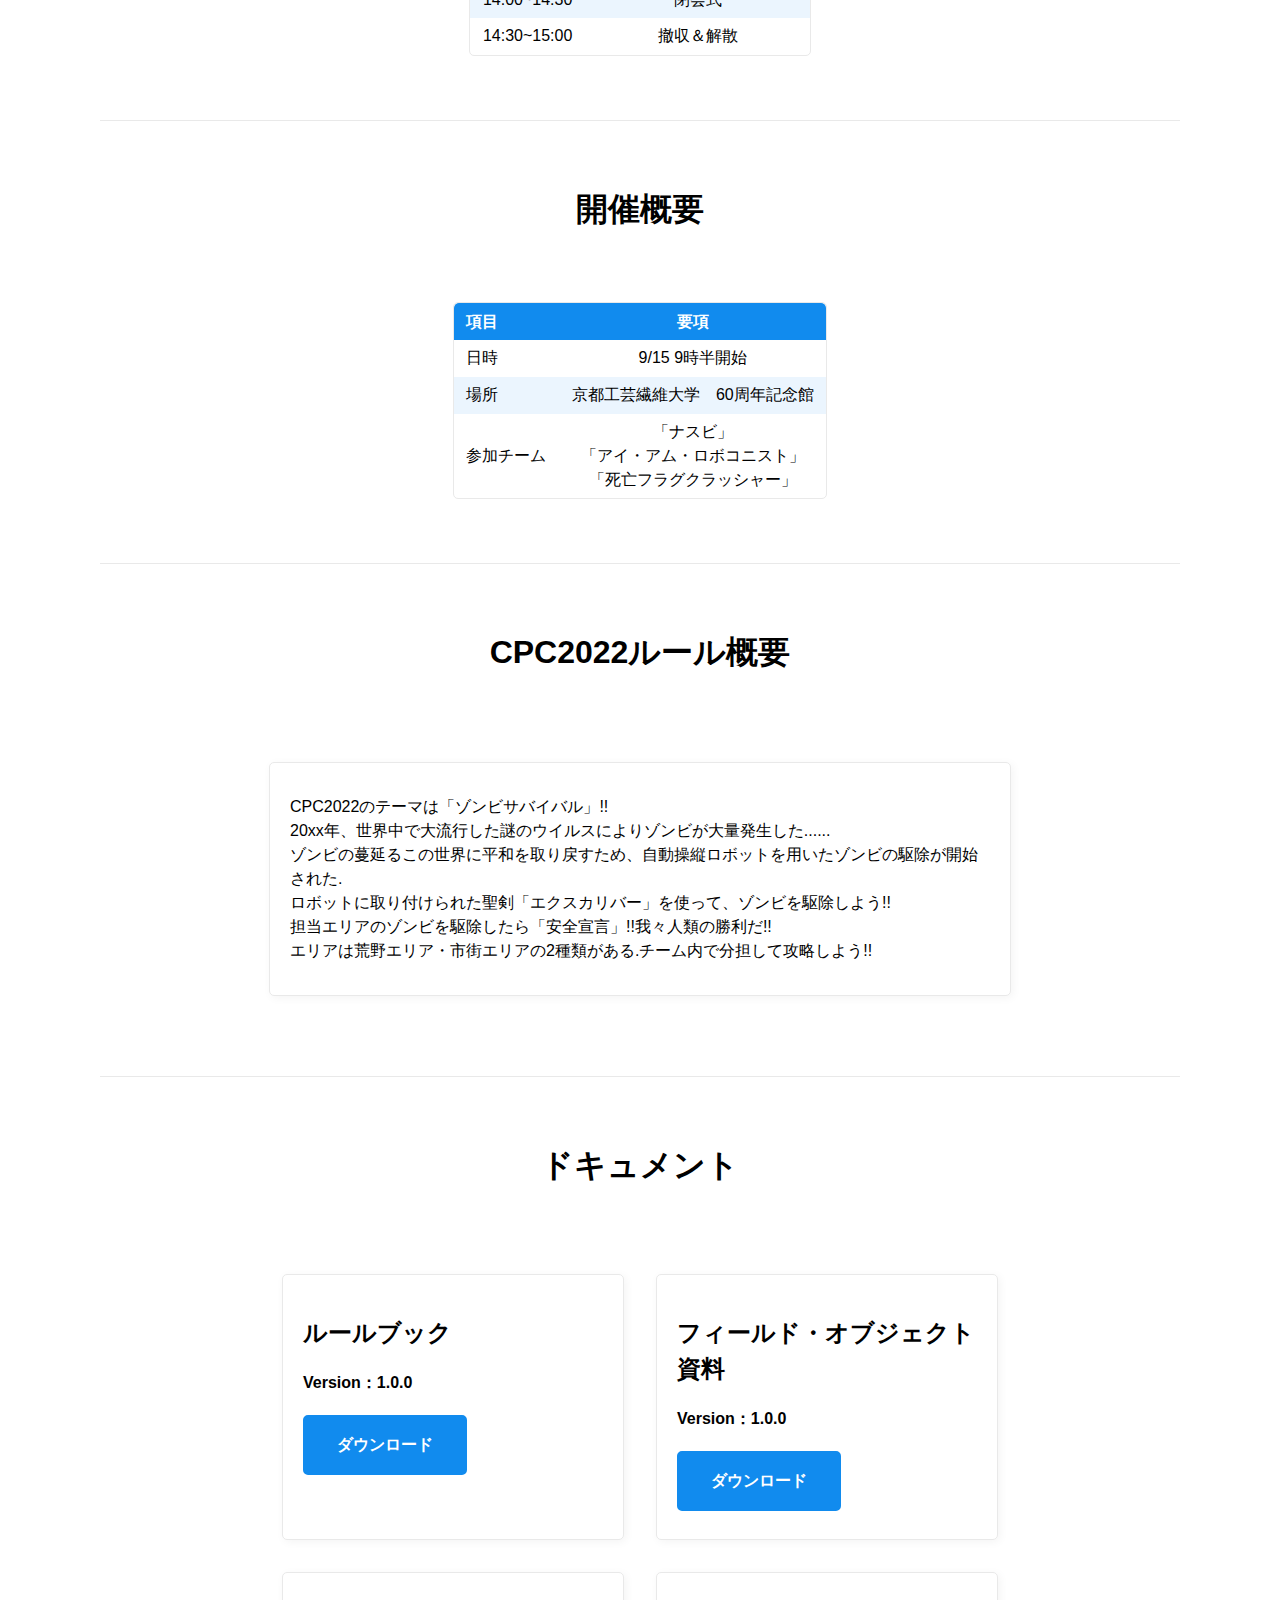
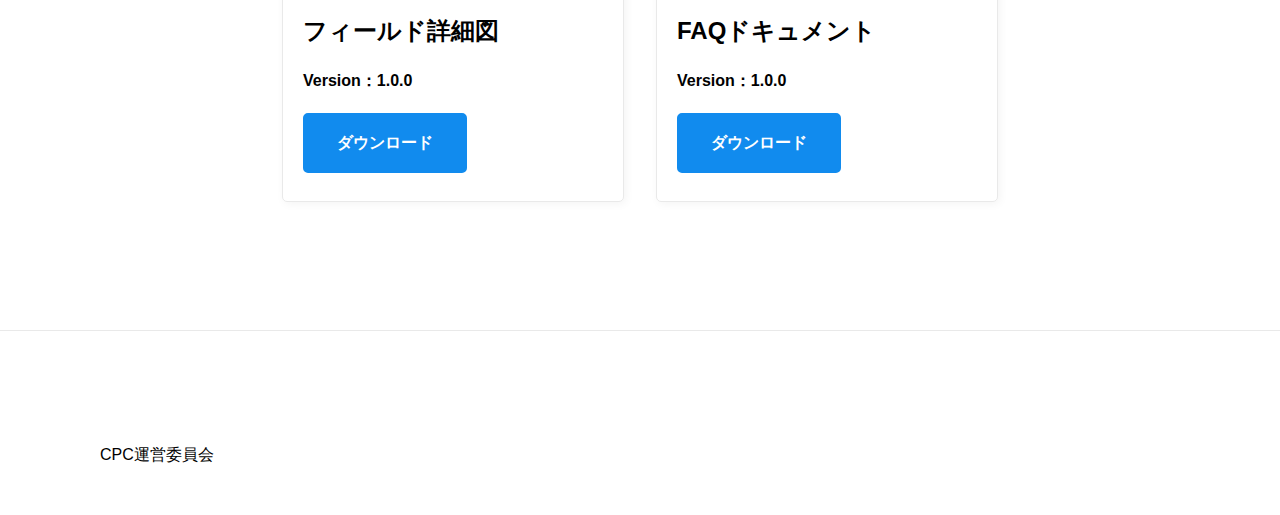
==== commit 5ef4e0b1: "Merge branch 'master' of https://github.com/ForteFibre/CPC2022_HP" ====
--- a/index.html
+++ b/index.html
@@ -39,7 +39,8 @@
         <section>
             <aside>
                 <ul>
-                    <li><span>09/10<sup>new</sup></span> フィールド詳細図を公開しました</li>
+                    <li><span>09/15<sup>new</sup></span> 大会日程の詳細を公開しました</li>
+                    <li><span>09/10</span> フィールド詳細図を公開しました</li>
                     <li><span>08/10</span> CPC2022のエントリー受付を停止しました.</li>
                     <li><span>07/28</span> CPC2022のエントリー受付を開始しました.</li>
                     <li><span>07/28</span> CPC2022のルールブック・資料を公開しました</li>
@@ -50,6 +51,48 @@
         </section>
         <hr>
 
+        <header>
+            <h1>大会タイムスケジュール</h1>
+        </header>
+        <section>
+            <table>
+                <thead>
+                    <tr>
+                        <th>時間</th>
+                        <th>スケジュール</th>
+                    </tr>
+                </thead>
+                <tr>
+                    <td>9:30~10:00</td>
+                    <td>受付</td>
+                </tr>
+                <tr>
+                    <td>10:00~12:40</td>
+                    <td>機体チェック & 試走 & 昼食</td>
+                </tr>
+                <tr>
+                    <td>12:50~13:00</td>
+                    <td>開会式</td>
+                </tr>
+                <tr>
+                    <td>13:00~13:30</td>
+                    <td>第一〜第三試合</td>
+                </tr>
+                <tr>
+                    <td>13:30~14:00</td>
+                    <td>第四〜第六試合</td>
+                </tr>
+                <tr>
+                    <td>14:00~14:30</td>
+                    <td>閉会式</td>
+                </tr>
+                <tr>
+                    <td>14:30~15:00</td>
+                    <td>撤収＆解散</td>
+                </tr>
+            </table>
+        </section>
+        <hr>
         <header>
             <h1>開催概要</h1>
         </header>
@@ -63,7 +106,7 @@
                 </thead>
                 <tr>
                     <td>日時</td>
-                    <td>9/12 14時開始</td>
+                    <td>9/15 9時半開始</td>
                 </tr>
                 <tr>
                     <td>場所</td>
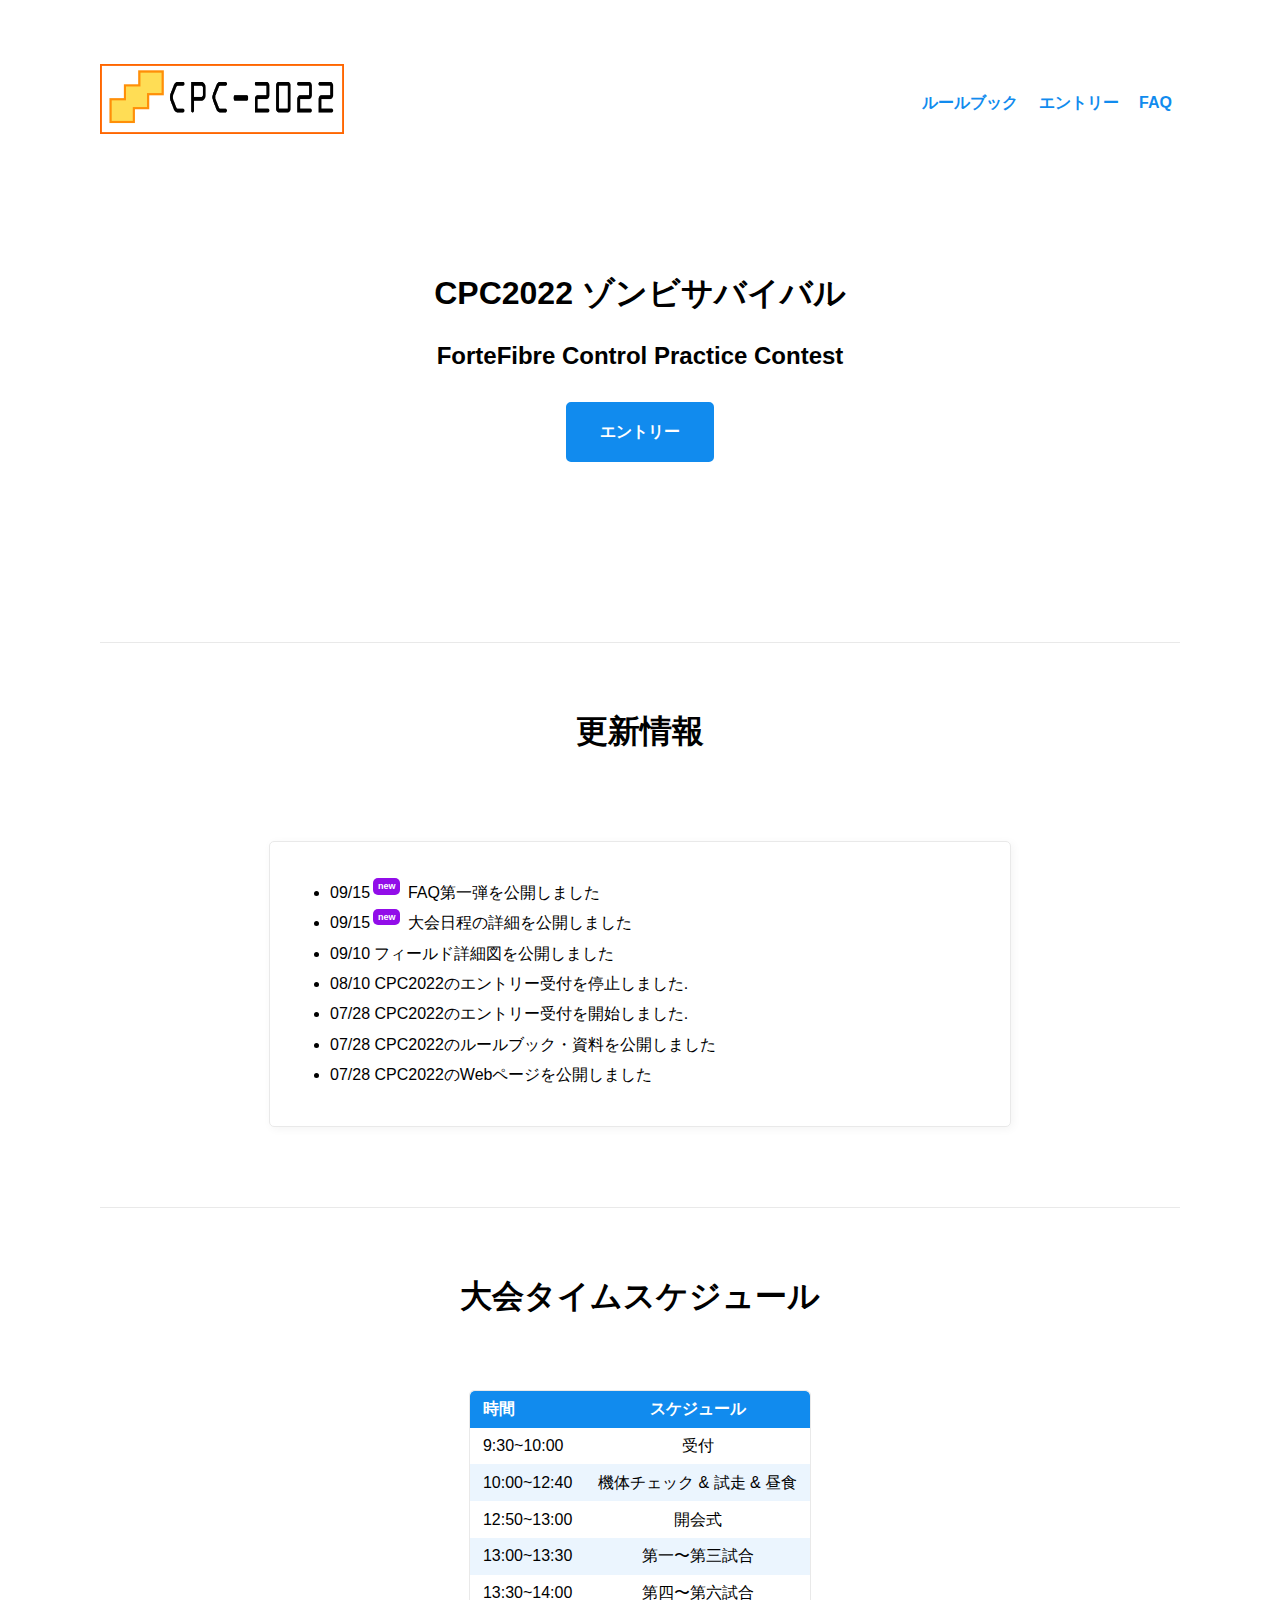
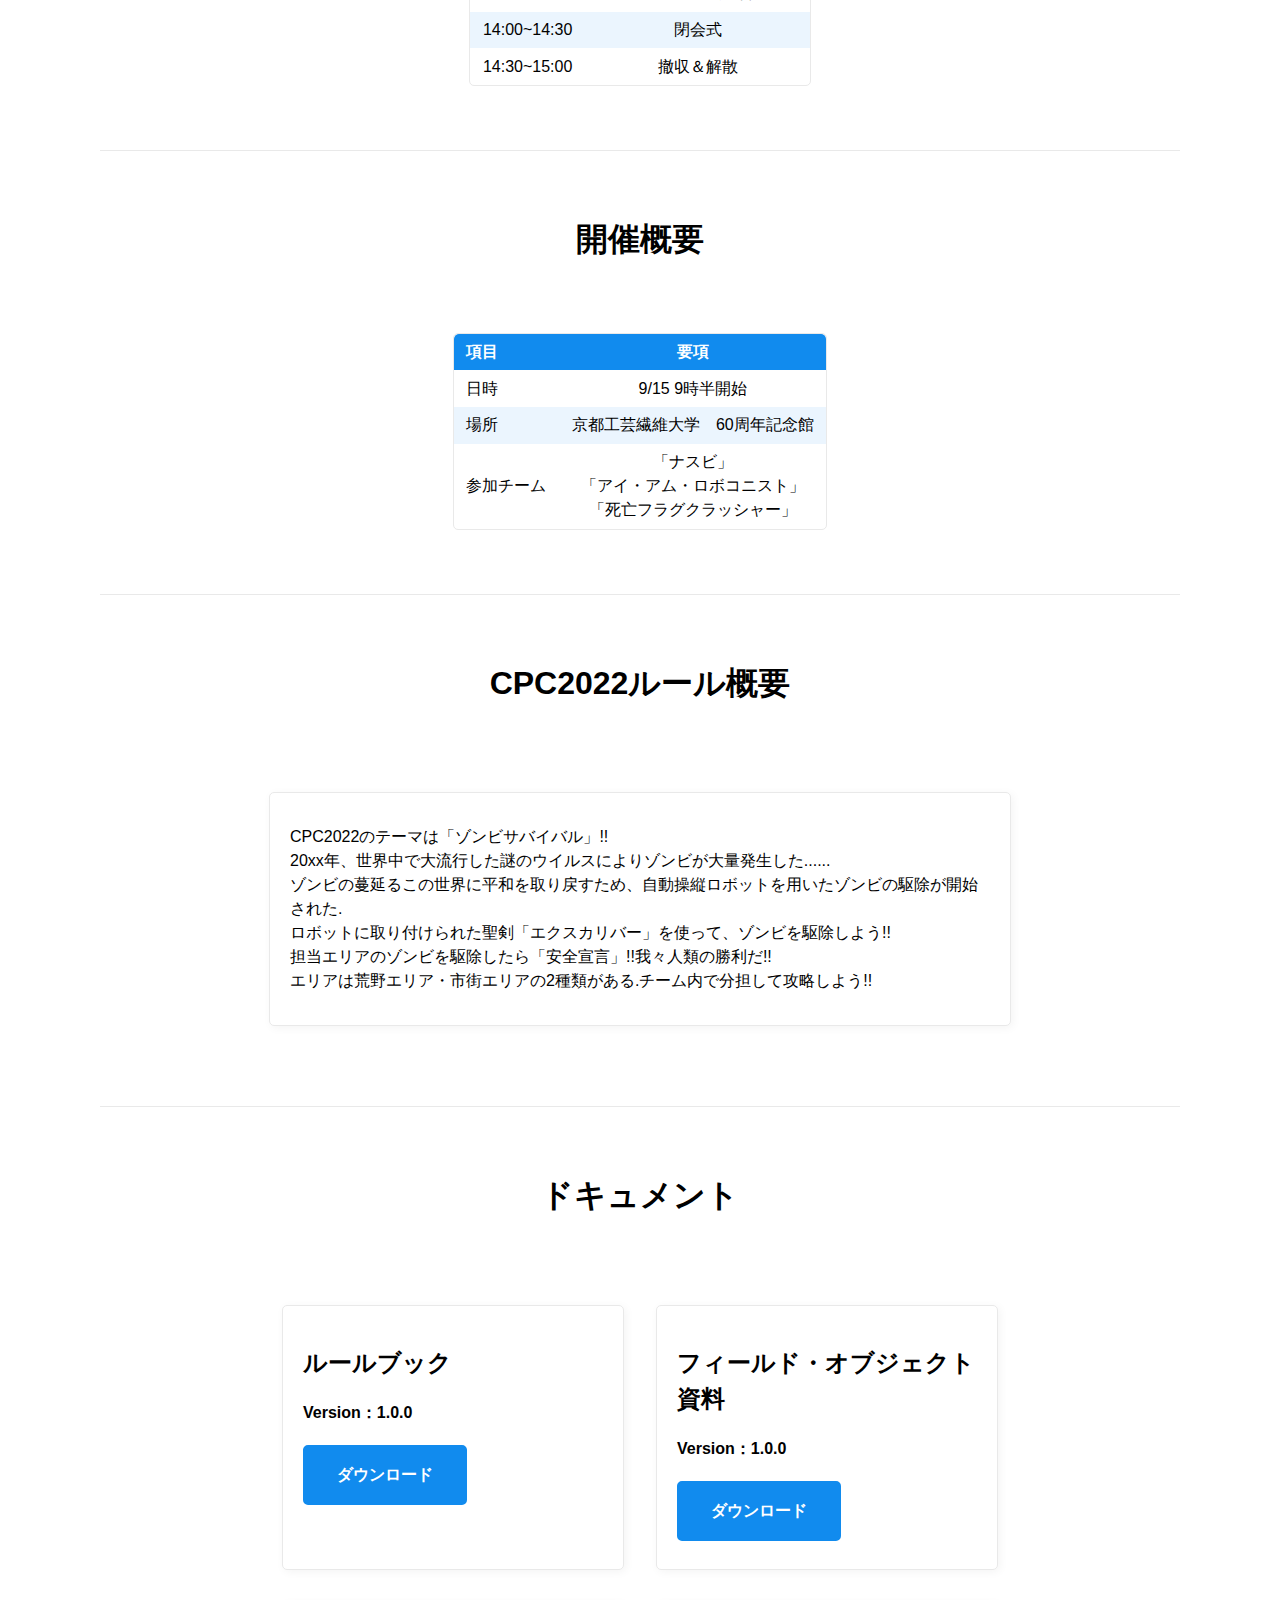
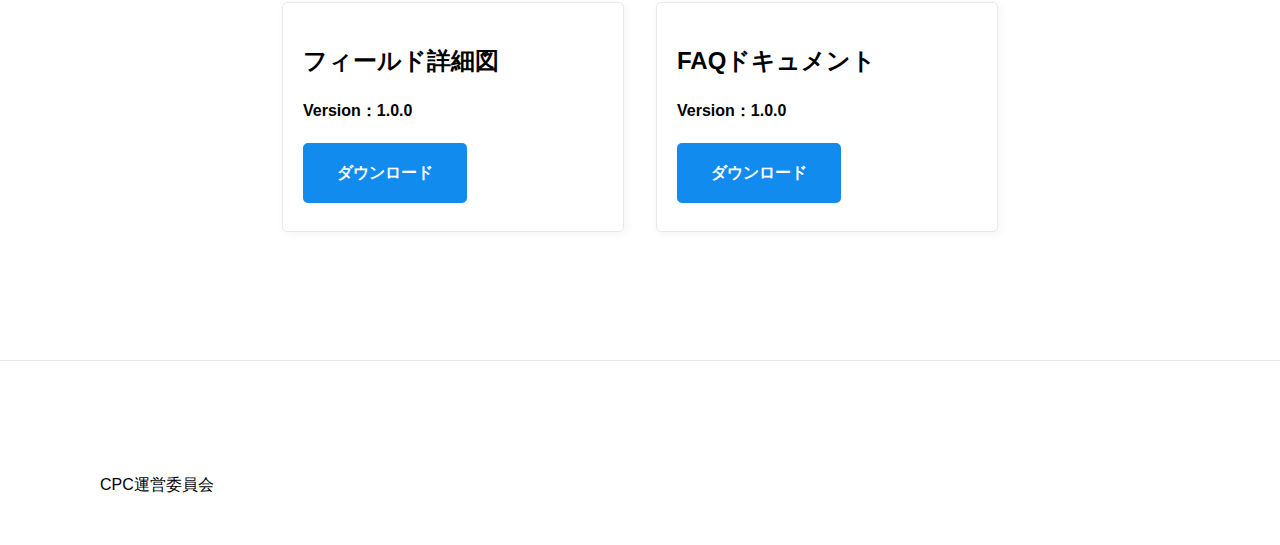
==== commit 15739c5a: "add FAQ1作成" ====
--- a/index.html
+++ b/index.html
@@ -39,6 +39,7 @@
         <section>
             <aside>
                 <ul>
+                    <li><span>09/15<sup>new</sup></span> FAQ第一弾を公開しました</li>
                     <li><span>09/15<sup>new</sup></span> 大会日程の詳細を公開しました</li>
                     <li><span>09/10</span> フィールド詳細図を公開しました</li>
                     <li><span>08/10</span> CPC2022のエントリー受付を停止しました.</li>
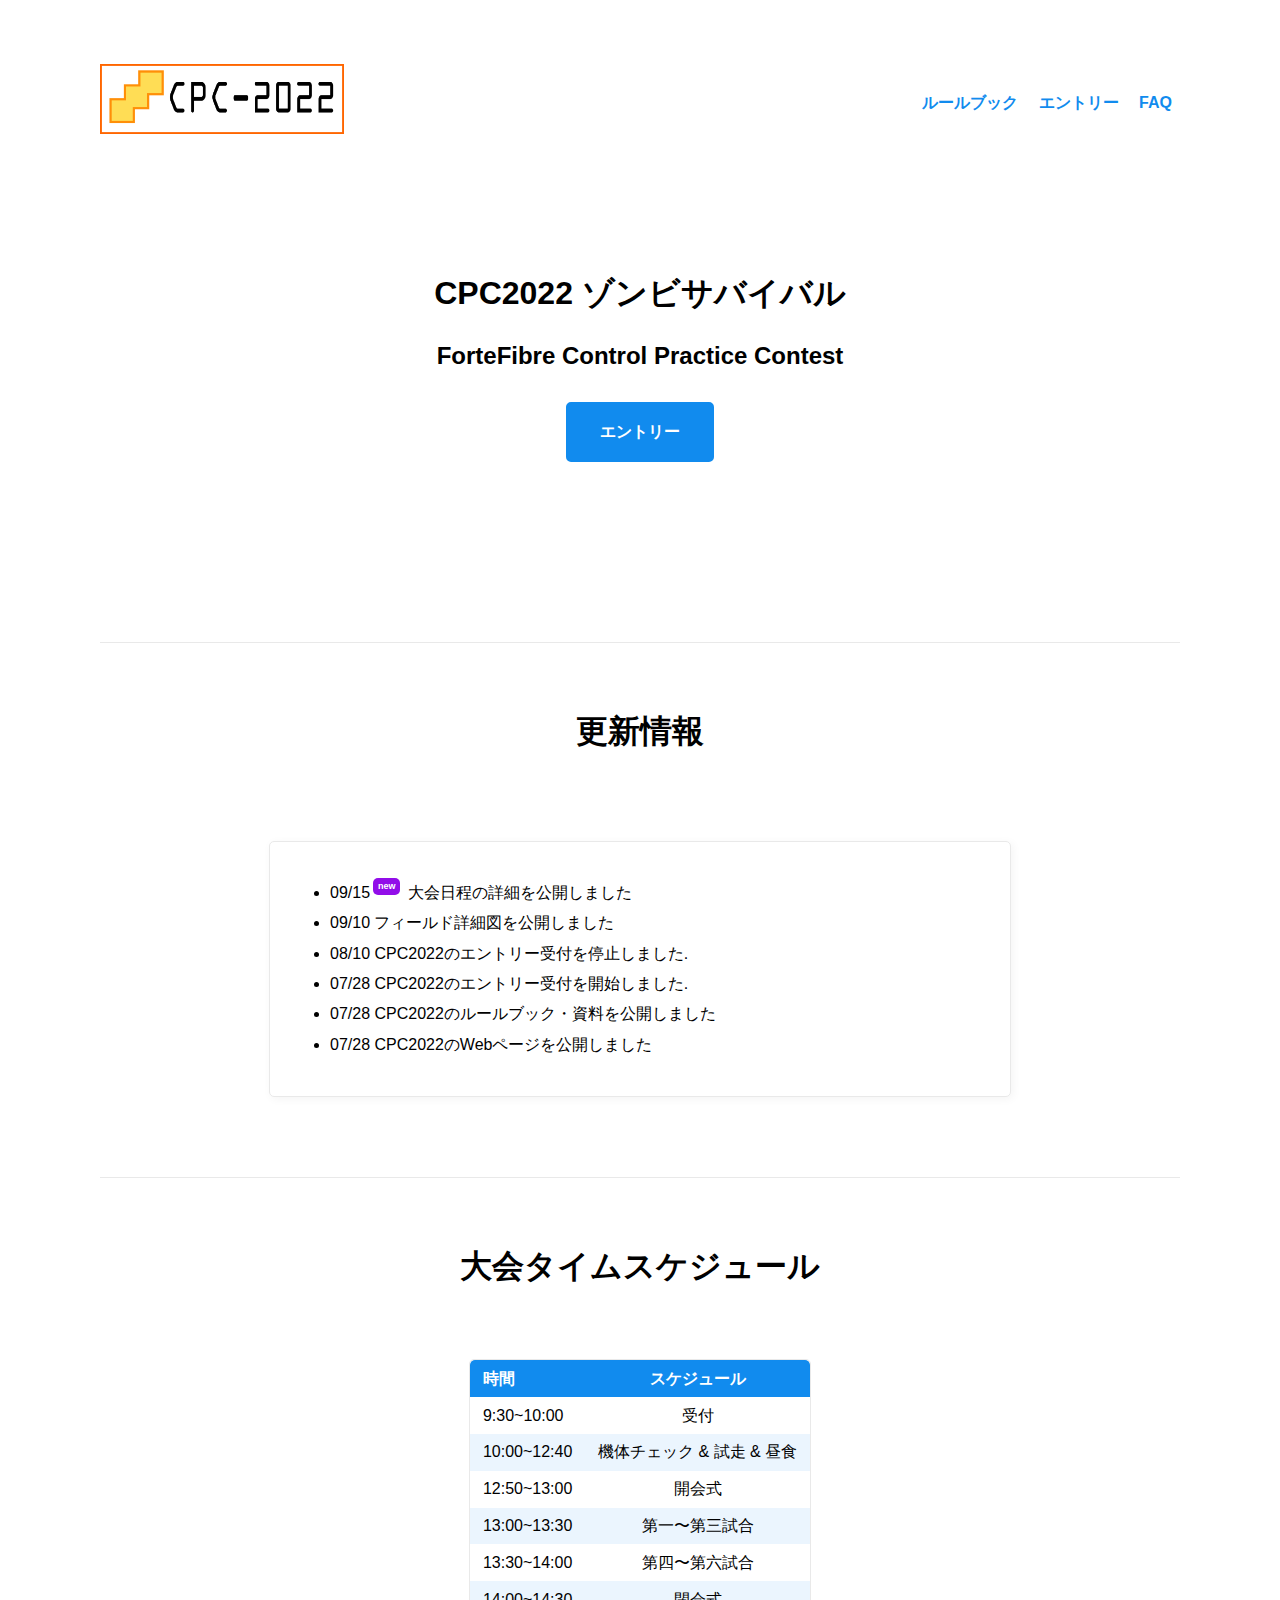
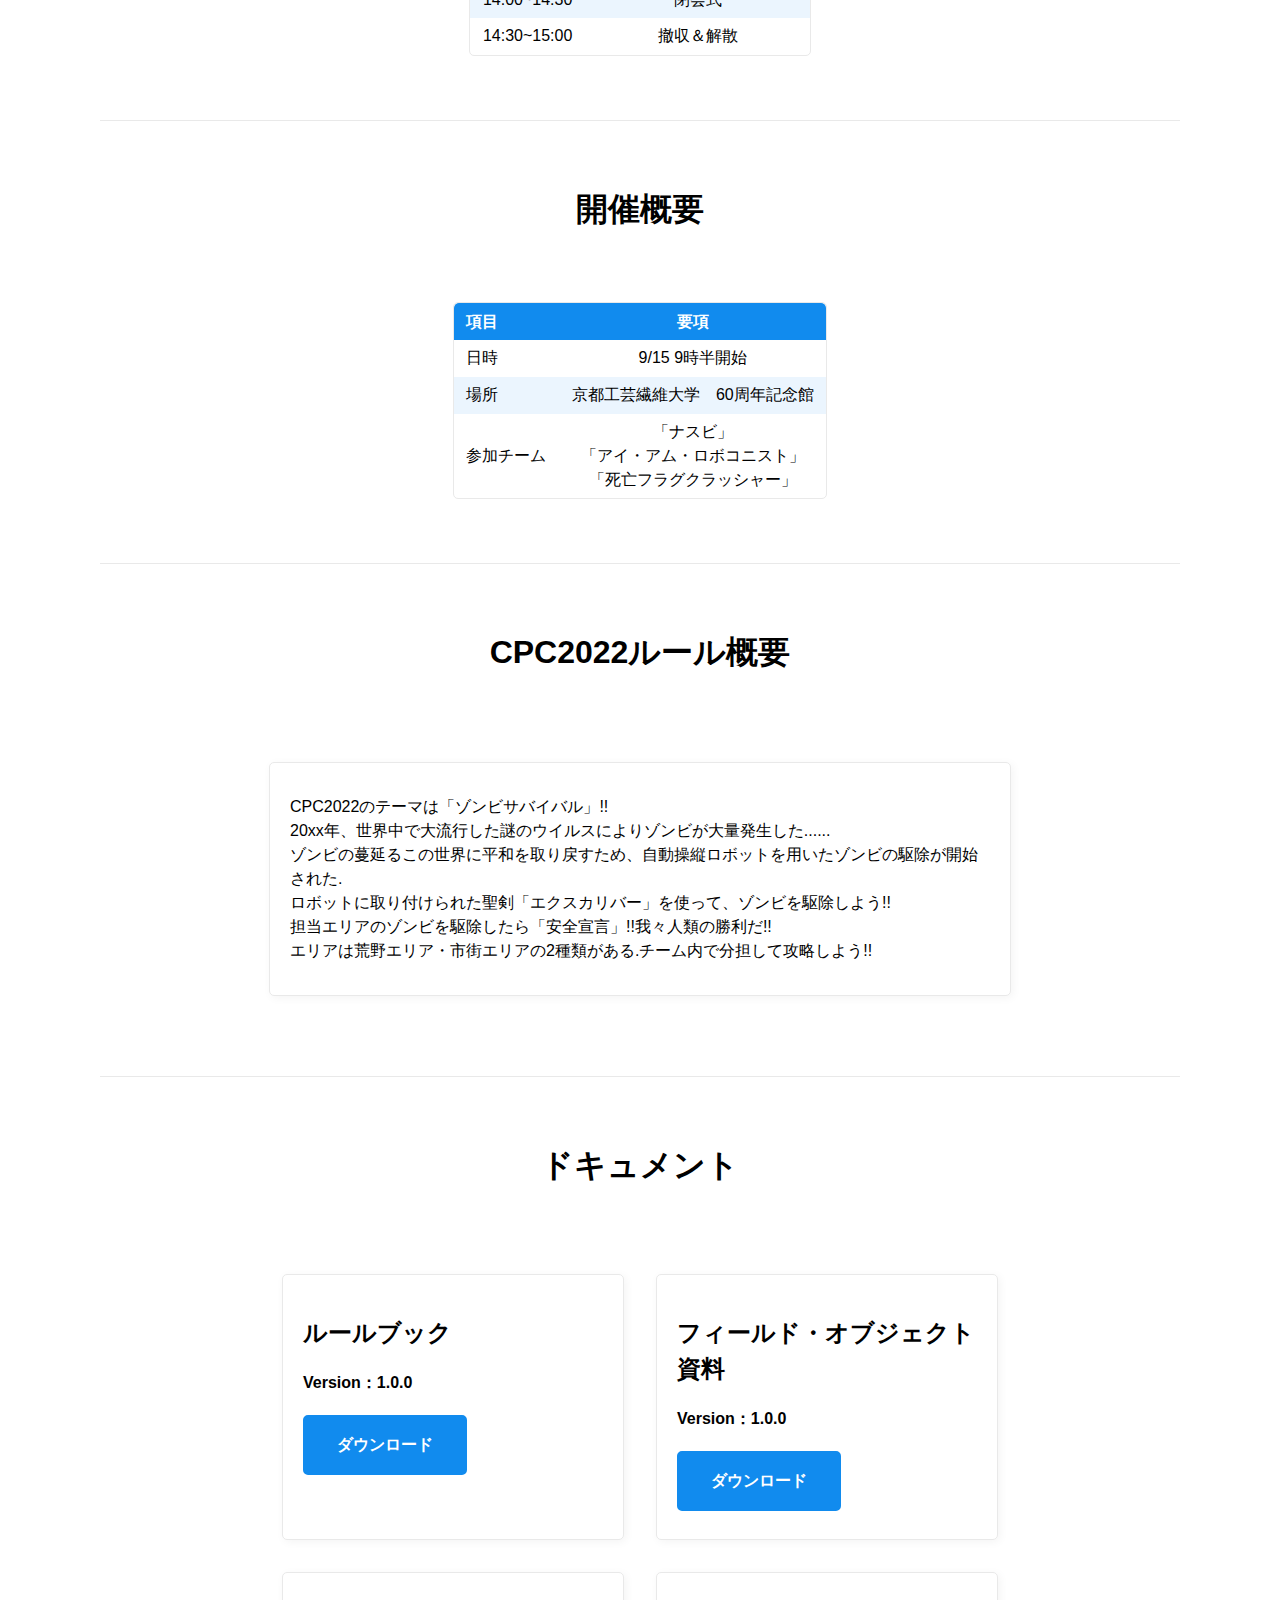
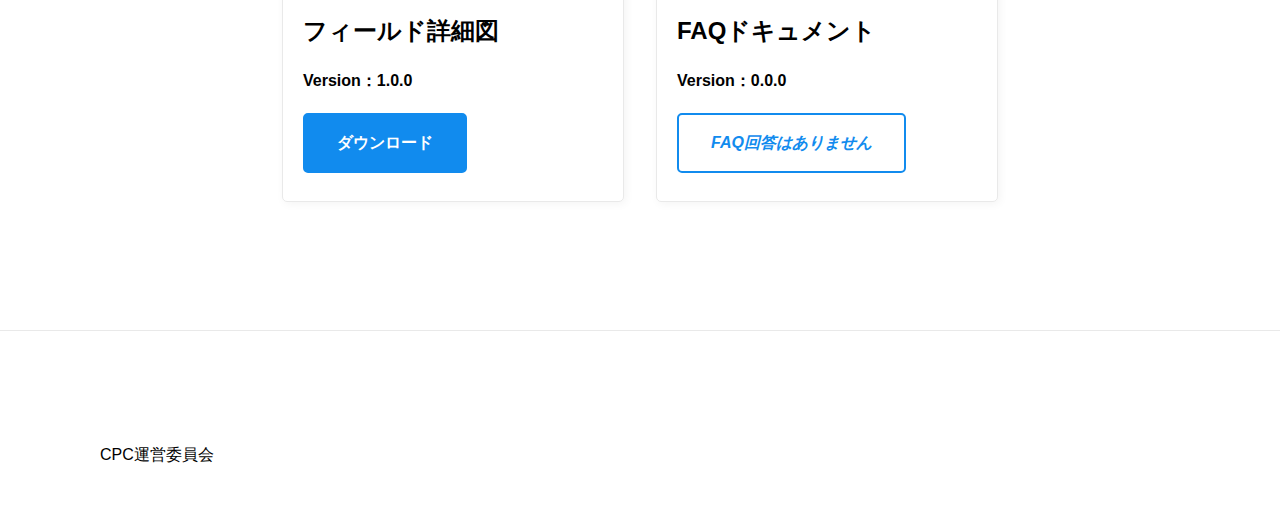
==== commit f03c26c4: "s追加" ====
--- a/index.html
+++ b/index.html
@@ -39,7 +39,6 @@
         <section>
             <aside>
                 <ul>
-                    <li><span>09/15<sup>new</sup></span> FAQ第一弾を公開しました</li>
                     <li><span>09/15<sup>new</sup></span> 大会日程の詳細を公開しました</li>
                     <li><span>09/10</span> フィールド詳細図を公開しました</li>
                     <li><span>08/10</span> CPC2022のエントリー受付を停止しました.</li>
@@ -157,8 +156,8 @@
             </aside>
             <aside class="aside">
                 <h2>FAQドキュメント</h2>
-                <p><b>Version：1.0.0</b></p>
-                <a href="./CPC2022FAQ第1弾.pdf"><b>ダウンロード</b></a>
+                <p><b>Version：0.0.0</b></p>
+                <a href=""><i>FAQ回答はありません</i></a>
             </aside>
         </section>
 
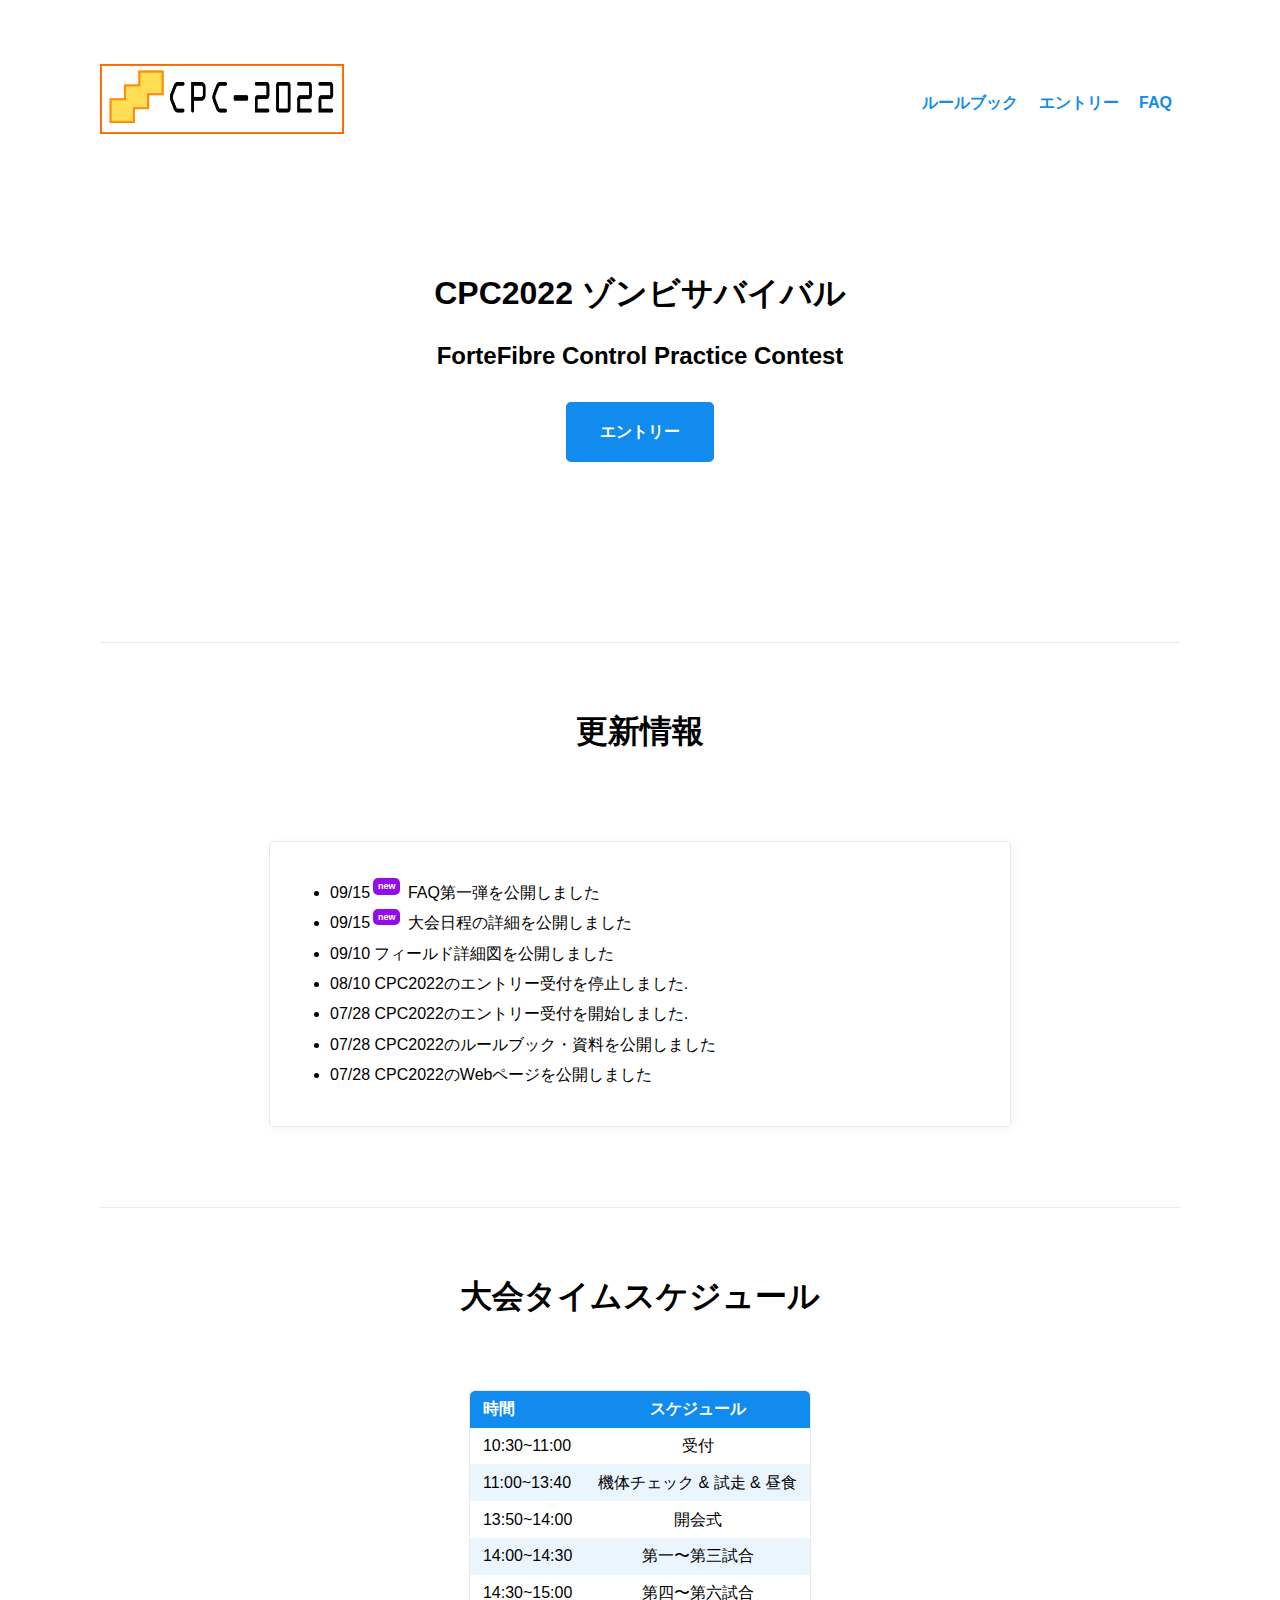
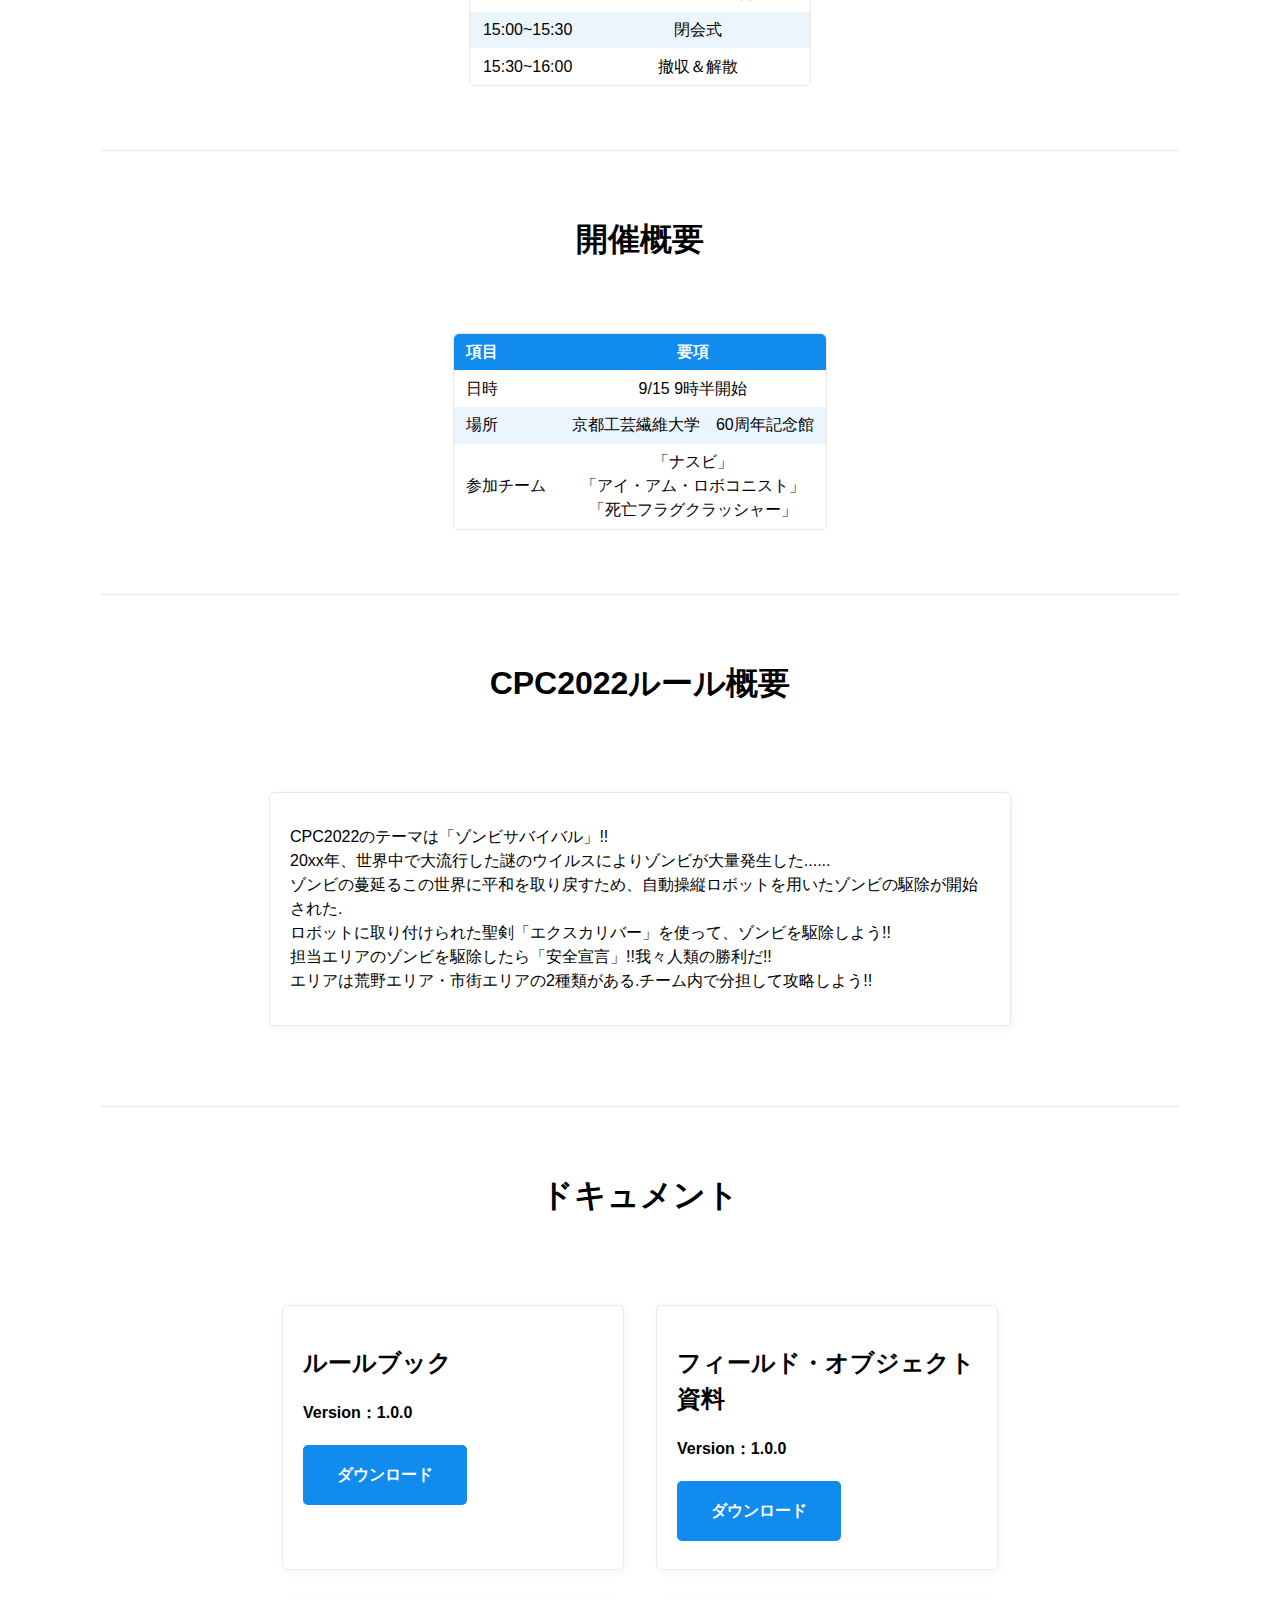
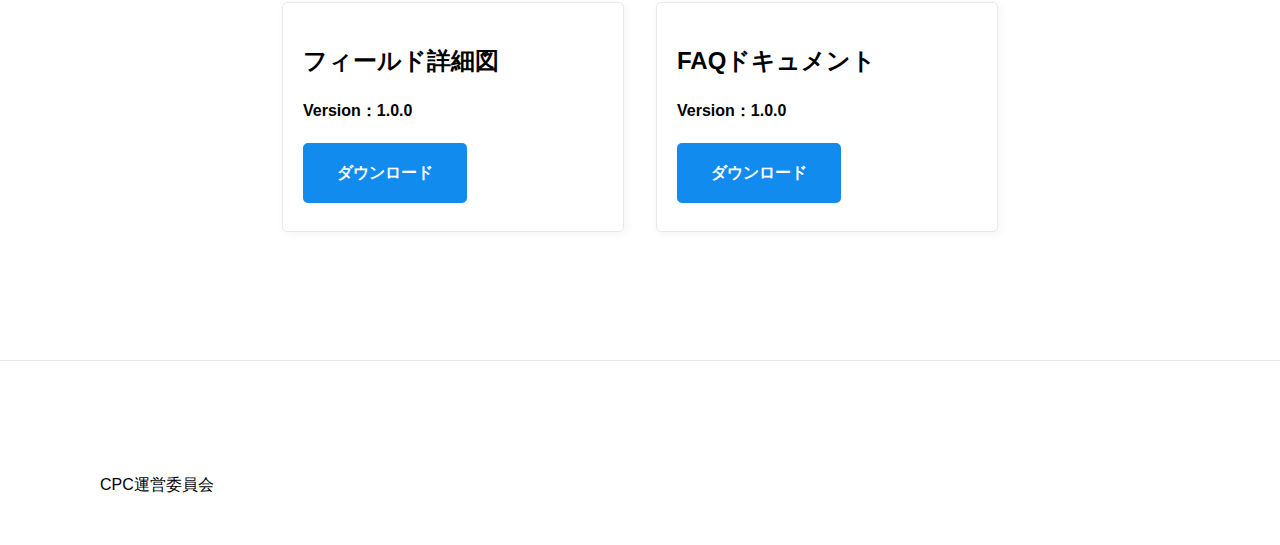
==== commit 1d20ebda: "save" ====
--- a/index.html
+++ b/index.html
@@ -39,6 +39,7 @@
         <section>
             <aside>
                 <ul>
+                    <li><span>09/15<sup>new</sup></span> FAQ第一弾を公開しました</li>
                     <li><span>09/15<sup>new</sup></span> 大会日程の詳細を公開しました</li>
                     <li><span>09/10</span> フィールド詳細図を公開しました</li>
                     <li><span>08/10</span> CPC2022のエントリー受付を停止しました.</li>
@@ -63,31 +64,31 @@
                     </tr>
                 </thead>
                 <tr>
-                    <td>9:30~10:00</td>
+                    <td>10:30~11:00</td>
                     <td>受付</td>
                 </tr>
                 <tr>
-                    <td>10:00~12:40</td>
+                    <td>11:00~13:40</td>
                     <td>機体チェック & 試走 & 昼食</td>
                 </tr>
                 <tr>
-                    <td>12:50~13:00</td>
+                    <td>13:50~14:00</td>
                     <td>開会式</td>
                 </tr>
                 <tr>
-                    <td>13:00~13:30</td>
+                    <td>14:00~14:30</td>
                     <td>第一〜第三試合</td>
                 </tr>
                 <tr>
-                    <td>13:30~14:00</td>
+                    <td>14:30~15:00</td>
                     <td>第四〜第六試合</td>
                 </tr>
                 <tr>
-                    <td>14:00~14:30</td>
+                    <td>15:00~15:30</td>
                     <td>閉会式</td>
                 </tr>
                 <tr>
-                    <td>14:30~15:00</td>
+                    <td>15:30~16:00</td>
                     <td>撤収＆解散</td>
                 </tr>
             </table>
@@ -156,8 +157,8 @@
             </aside>
             <aside class="aside">
                 <h2>FAQドキュメント</h2>
-                <p><b>Version：0.0.0</b></p>
-                <a href=""><i>FAQ回答はありません</i></a>
+                <p><b>Version：1.0.0</b></p>
+                <a href="./CPC2022FAQ第1弾.pdf"><b>ダウンロード</b></a>
             </aside>
         </section>
 
